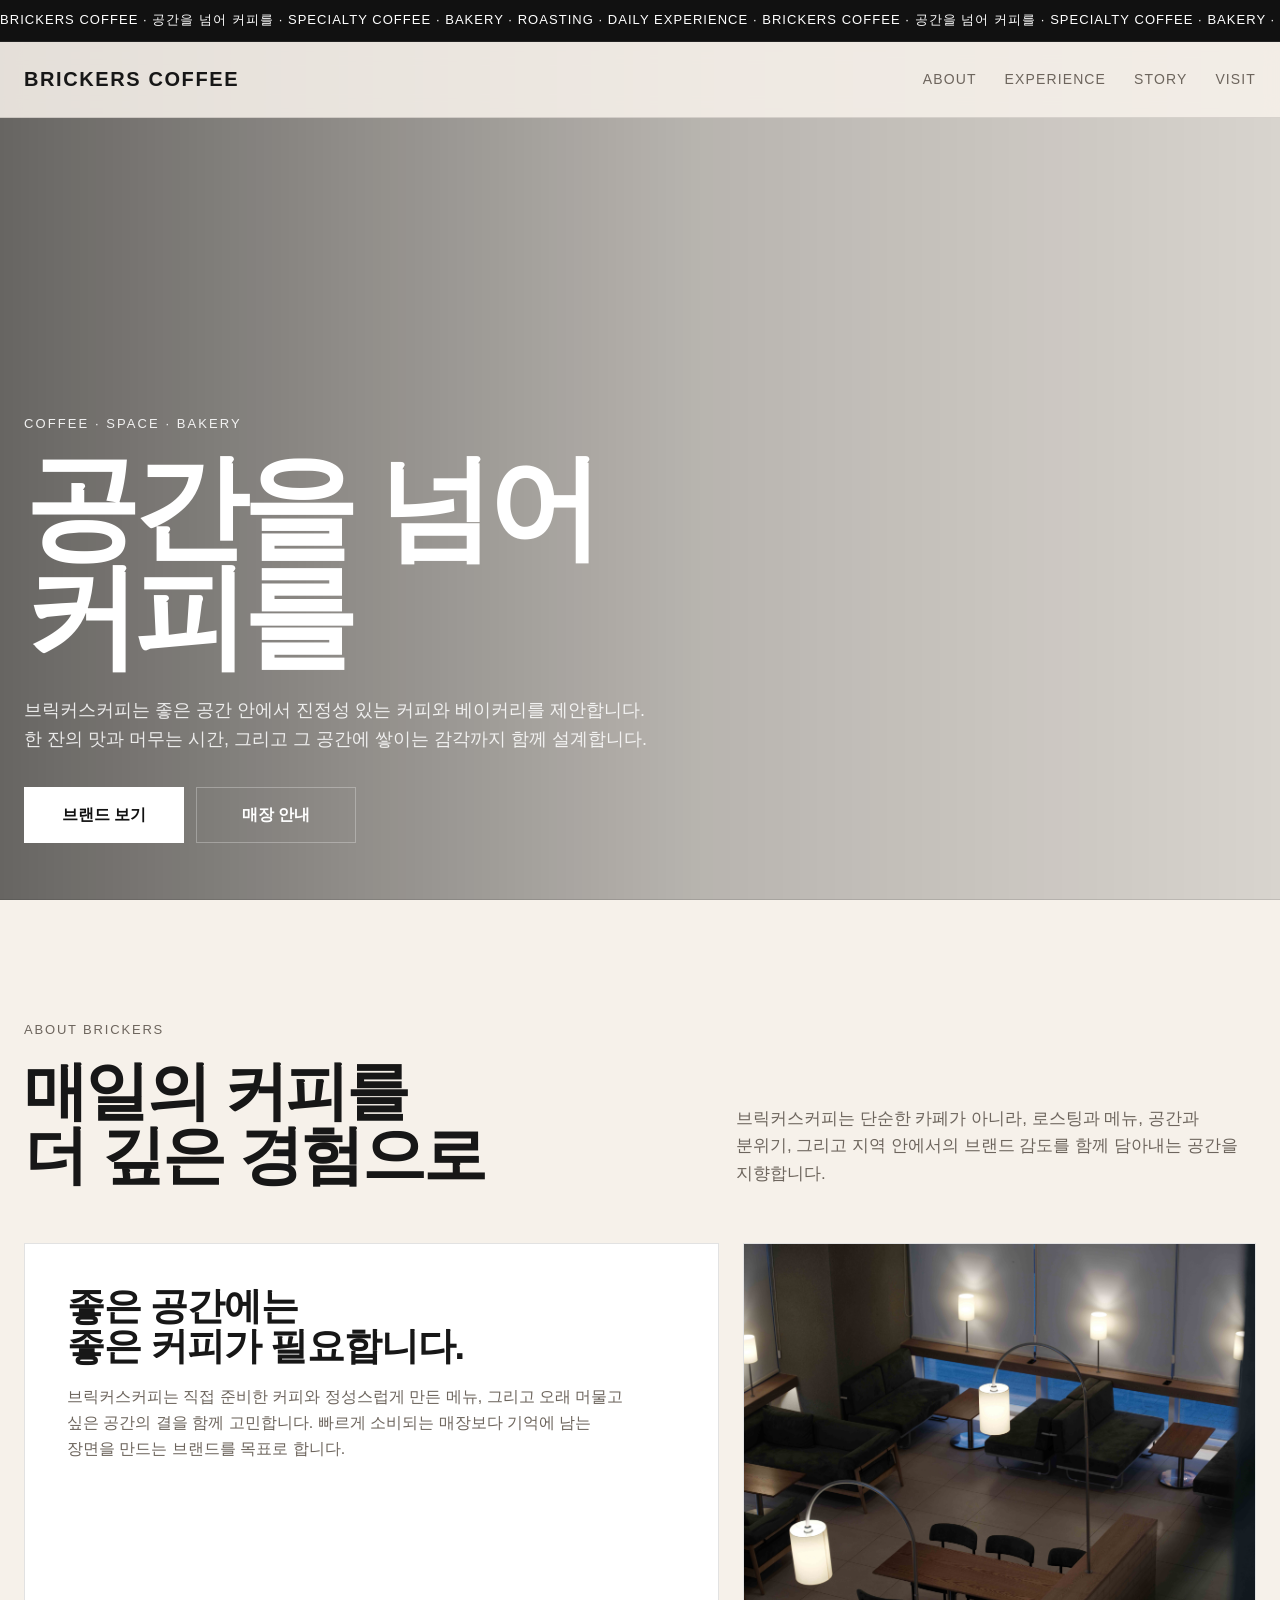
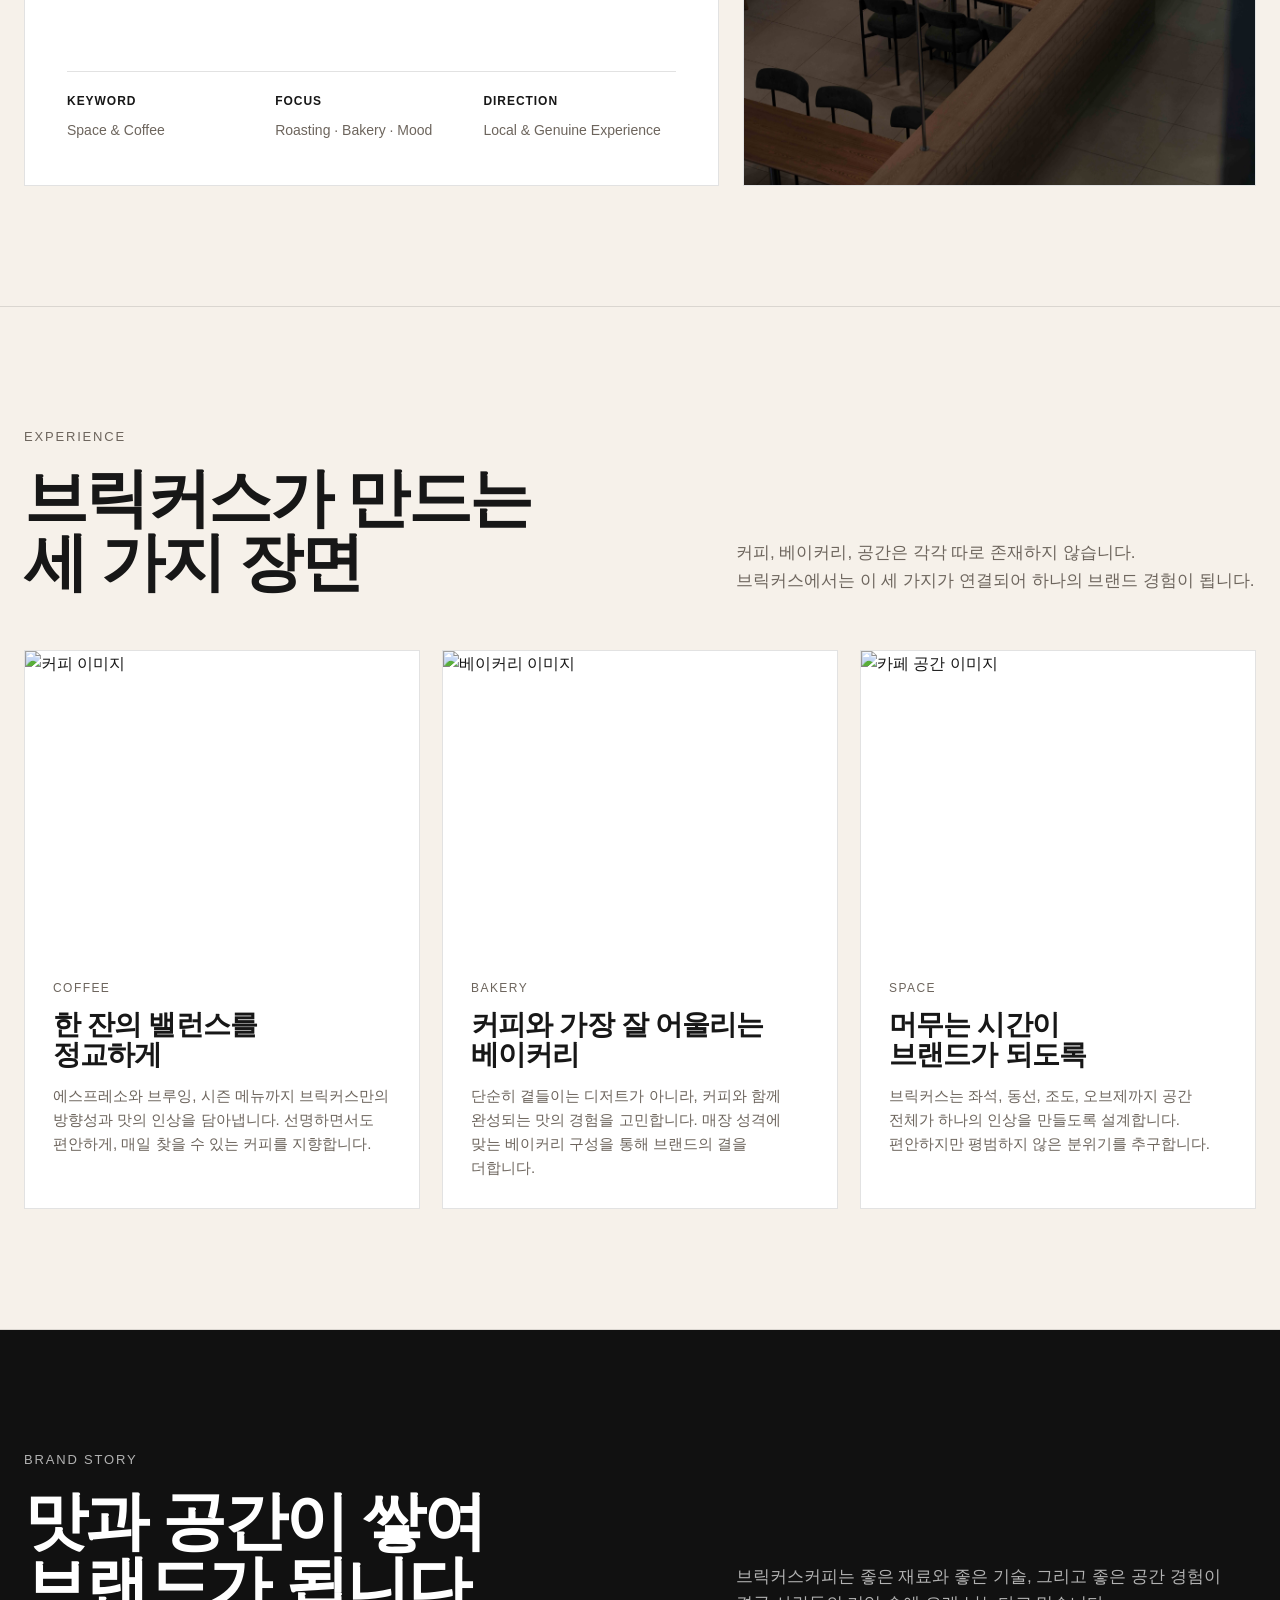
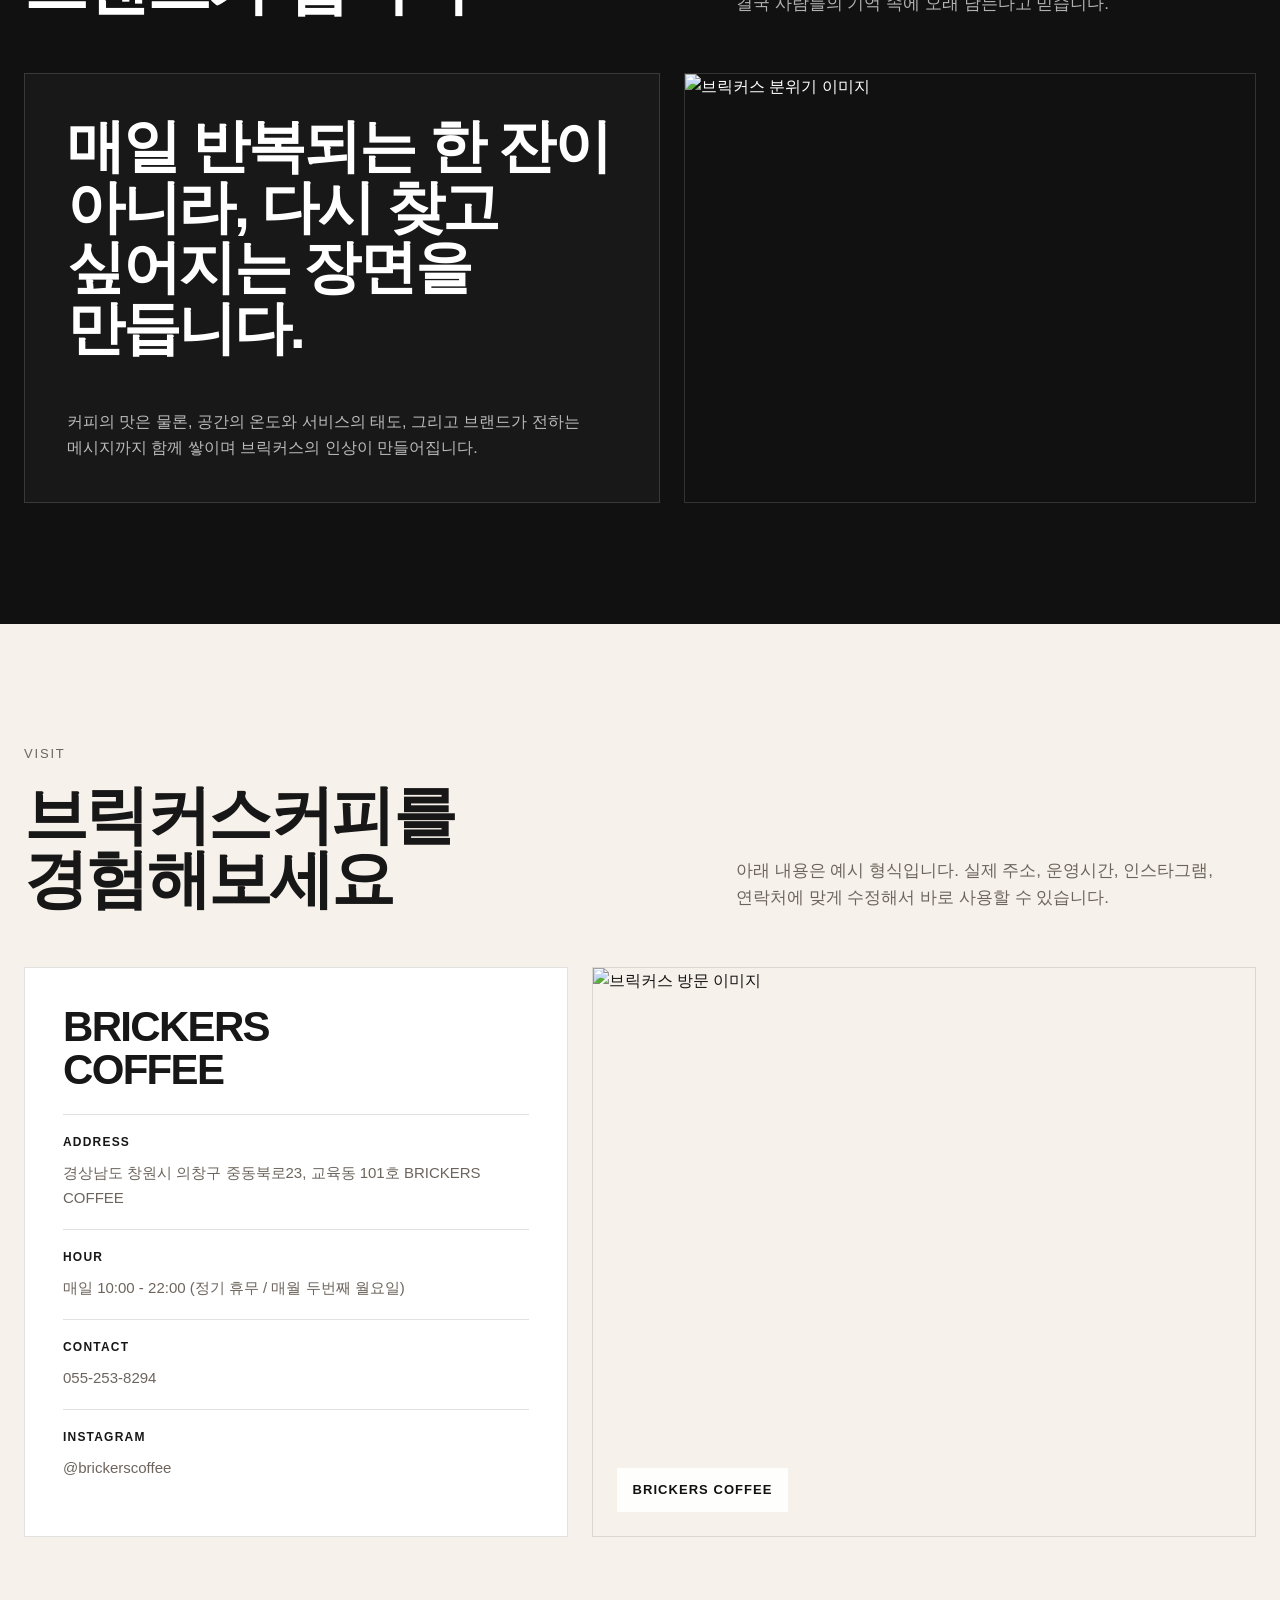
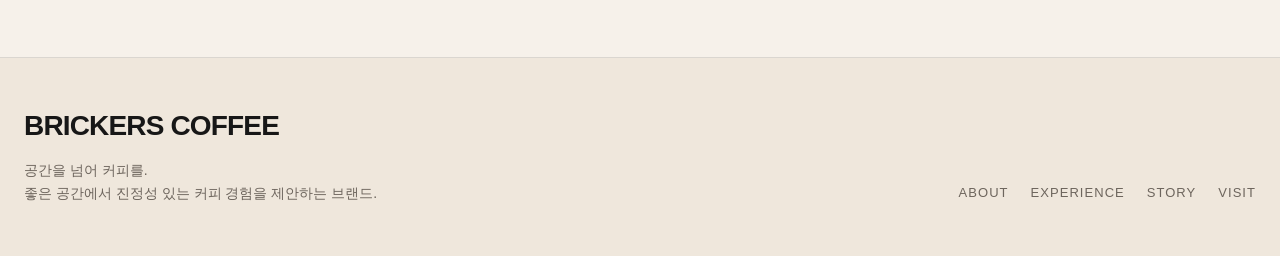
==== index.html @ 6841c6c0 "Organize folder structure and move files to root" ====
<!DOCTYPE html>
<html lang="ko">
<head>
  <meta charset="UTF-8" />
  <meta name="viewport" content="width=device-width, initial-scale=1.0" />
  <title>BRICKERS COFFEE</title>
  <style>
    :root {
      --bg: #f6f1ea;
      --bg-soft: #efe7dc;
      --text: #171717;
      --muted: #6d655d;
      --line: rgba(23, 23, 23, 0.12);
      --white: #ffffff;
      --dark: #111111;
      --accent: #9b6038;
    }

    * {
      margin: 0;
      padding: 0;
      box-sizing: border-box;
    }

    html {
      scroll-behavior: smooth;
    }

    body {
      font-family: "Apple SD Gothic Neo", "Malgun Gothic", sans-serif;
      background: var(--bg);
      color: var(--text);
      line-height: 1.6;
      word-break: keep-all;
    }

    a {
      text-decoration: none;
      color: inherit;
    }

    img {
      display: block;
      width: 100%;
      height: 100%;
      object-fit: cover;
    }

    .container {
      width: min(1400px, calc(100% - 48px));
      margin: 0 auto;
    }

    /* 움직이는 상단 바 */
    .announcement {
      position: fixed;
      top: 0;
      left: 0;
      width: 100%;
      background: #111;
      color: #fff;
      overflow: hidden;
      white-space: nowrap;
      border-bottom: 1px solid rgba(255,255,255,0.08);
      z-index: 1100;
    }

    .announcement-track {
      display: inline-block;
      padding: 10px 0;
      min-width: 200%;
      animation: marquee 22s linear infinite;
      font-size: 13px;
      letter-spacing: 0.08em;
      text-transform: uppercase;
    }

    @keyframes marquee {
      0% {
        transform: translateX(0);
      }
      100% {
        transform: translateX(-50%);
      }
    }

    .header {
      position: fixed;
      top: 41px;
      left: 0;
      width: 100%;
      background: rgba(246, 241, 234, 0.88);
      backdrop-filter: blur(10px);
      border-bottom: 1px solid var(--line);
      z-index: 1000;
    }

    .header-inner {
      width: min(1400px, calc(100% - 48px));
      height: 76px;
      margin: 0 auto;
      display: flex;
      align-items: center;
      justify-content: space-between;
      gap: 24px;
    }

    .logo {
      font-size: 20px;
      font-weight: 800;
      letter-spacing: 0.08em;
    }

    .nav {
      display: flex;
      gap: 28px;
      flex-wrap: wrap;
    }

    .nav a {
      font-size: 14px;
      color: var(--muted);
      text-transform: uppercase;
      letter-spacing: 0.08em;
      transition: 0.2s;
    }

    .nav a:hover {
      color: var(--text);
    }

    .hero {
      min-height: 100vh;
      display: flex;
      align-items: flex-end;
      padding: 181px 0 56px;
      color: var(--white);
      background:
        linear-gradient(90deg, rgba(0,0,0,0.58) 0%, rgba(0,0,0,0.25) 55%, rgba(0,0,0,0.12) 100%),
        url("https://images.unsplash.com/photo-1495474472287-4d71bcdd2085?auto=format&fit=crop&w=1800&q=80") center center / cover no-repeat;
    }

    .eyebrow {
      font-size: 13px;
      text-transform: uppercase;
      letter-spacing: 0.16em;
      margin-bottom: 18px;
      opacity: 0.9;
    }

    .hero h1 {
      font-size: clamp(48px, 9vw, 116px);
      line-height: 0.95;
      letter-spacing: -0.05em;
      font-weight: 800;
      max-width: 980px;
    }

    .hero p {
      margin-top: 24px;
      max-width: 640px;
      font-size: 18px;
      color: rgba(255,255,255,0.86);
    }

    .hero-buttons {
      margin-top: 34px;
      display: flex;
      gap: 12px;
      flex-wrap: wrap;
    }

    .btn {
      display: inline-flex;
      align-items: center;
      justify-content: center;
      padding: 14px 22px;
      min-width: 160px;
      border: 1px solid rgba(255,255,255,0.28);
      color: var(--white);
      font-weight: 700;
      transition: 0.25s;
    }

    .btn:hover {
      background: var(--white);
      color: var(--dark);
    }

    .btn.fill {
      background: var(--white);
      color: var(--dark);
    }

    .btn.fill:hover {
      background: transparent;
      color: var(--white);
    }

    section {
      padding: 120px 0;
      border-bottom: 1px solid var(--line);
    }

    .section-head {
      display: grid;
      grid-template-columns: 1.05fr 0.95fr;
      gap: 40px;
      align-items: end;
      margin-bottom: 56px;
    }

    .section-label {
      font-size: 13px;
      color: var(--muted);
      text-transform: uppercase;
      letter-spacing: 0.14em;
      margin-bottom: 18px;
    }

    .section-title {
      font-size: clamp(34px, 5vw, 72px);
      line-height: 1;
      letter-spacing: -0.04em;
      font-weight: 800;
    }

    .section-desc {
      font-size: 17px;
      color: var(--muted);
      max-width: 520px;
      justify-self: end;
    }

    .about-grid {
      display: grid;
      grid-template-columns: 1.15fr 0.85fr;
      gap: 24px;
    }

    .panel {
      background: var(--white);
      border: 1px solid var(--line);
      min-height: 430px;
    }

    .panel-text {
      padding: 42px;
      display: flex;
      flex-direction: column;
      justify-content: space-between;
    }

    .panel-text h3 {
      font-size: 38px;
      line-height: 1.06;
      letter-spacing: -0.03em;
      margin-bottom: 18px;
    }

    .panel-text p {
      color: var(--muted);
      font-size: 16px;
      max-width: 560px;
    }

    .stats {
      margin-top: 34px;
      padding-top: 20px;
      border-top: 1px solid var(--line);
      display: grid;
      grid-template-columns: repeat(3, 1fr);
      gap: 16px;
    }

    .stats div strong {
      display: block;
      font-size: 12px;
      text-transform: uppercase;
      letter-spacing: 0.08em;
      margin-bottom: 6px;
      color: var(--text);
    }

    .stats div span {
      font-size: 14px;
      color: var(--muted);
    }

    .cards {
      display: grid;
      grid-template-columns: repeat(3, 1fr);
      gap: 22px;
    }

    .card {
      background: var(--white);
      border: 1px solid var(--line);
      min-height: 520px;
      display: flex;
      flex-direction: column;
    }

    .card-image {
      height: 300px;
      overflow: hidden;
    }

    .card-body {
      padding: 28px;
    }

    .card-label {
      font-size: 12px;
      text-transform: uppercase;
      letter-spacing: 0.12em;
      color: var(--muted);
      margin-bottom: 12px;
    }

    .card h3 {
      font-size: 28px;
      line-height: 1.08;
      letter-spacing: -0.03em;
      margin-bottom: 14px;
    }

    .card p {
      font-size: 15px;
      color: var(--muted);
    }

    .dark-section {
      background: var(--dark);
      color: var(--white);
    }

    .dark-section .section-label,
    .dark-section .section-desc {
      color: rgba(255,255,255,0.68);
    }

    .story-grid {
      display: grid;
      grid-template-columns: 1fr 0.9fr;
      gap: 24px;
    }

    .story-box {
      min-height: 430px;
      border: 1px solid rgba(255,255,255,0.14);
      padding: 42px;
      display: flex;
      flex-direction: column;
      justify-content: space-between;
      background: rgba(255,255,255,0.03);
    }

    .story-box h3 {
      font-size: clamp(34px, 4.5vw, 64px);
      line-height: 1.05;
      letter-spacing: -0.04em;
      max-width: 720px;
    }

    .story-box p {
      color: rgba(255,255,255,0.7);
      max-width: 520px;
    }

    .story-image {
      min-height: 430px;
      border: 1px solid rgba(255,255,255,0.14);
      overflow: hidden;
    }

    .visit-grid {
      display: grid;
      grid-template-columns: 0.9fr 1.1fr;
      gap: 24px;
    }

    .visit-card {
      background: var(--white);
      border: 1px solid var(--line);
      padding: 38px;
      min-height: 420px;
    }

    .visit-card h3 {
      font-size: 42px;
      line-height: 1.02;
      letter-spacing: -0.04em;
      margin-bottom: 22px;
    }

    .visit-item {
      border-top: 1px solid var(--line);
      padding: 18px 0;
    }

    .visit-item strong {
      display: block;
      font-size: 12px;
      text-transform: uppercase;
      letter-spacing: 0.1em;
      margin-bottom: 8px;
    }

    .visit-item span {
      font-size: 15px;
      color: var(--muted);
    }

    .visit-image {
      min-height: 420px;
      overflow: hidden;
      border: 1px solid var(--line);
      position: relative;
    }

    .visit-image::after {
      content: "BRICKERS COFFEE";
      position: absolute;
      left: 24px;
      bottom: 24px;
      background: rgba(255,255,255,0.92);
      color: var(--dark);
      padding: 12px 16px;
      font-size: 13px;
      font-weight: 800;
      letter-spacing: 0.08em;
    }

    .footer {
      background: var(--bg-soft);
      padding: 46px 0 52px;
    }

    .footer-inner {
      display: grid;
      grid-template-columns: 1fr auto;
      gap: 24px;
      align-items: end;
    }

    .footer-logo {
      font-size: 28px;
      font-weight: 800;
      letter-spacing: -0.03em;
      margin-bottom: 10px;
    }

    .footer p {
      font-size: 14px;
      color: var(--muted);
    }

    .footer-menu {
      display: flex;
      flex-wrap: wrap;
      gap: 16px 22px;
      font-size: 13px;
      color: var(--muted);
      text-transform: uppercase;
      letter-spacing: 0.08em;
    }

    @media (max-width: 1080px) {
      .section-head,
      .about-grid,
      .story-grid,
      .visit-grid,
      .cards {
        grid-template-columns: 1fr;
      }

      .section-desc {
        justify-self: start;
      }
    }

    @media (max-width: 720px) {
      .header-inner {
        height: auto;
        padding: 18px 0;
        flex-direction: column;
        align-items: flex-start;
      }

      .container {
        width: min(100% - 28px, 1400px);
      }

      .hero {
        padding: 201px 0 44px;
      }

      .hero p {
        font-size: 16px;
      }

      section {
        padding: 86px 0;
      }

      .panel-text,
      .story-box,
      .visit-card {
        padding: 28px;
      }

      .stats {
        grid-template-columns: 1fr;
      }

      .footer-inner {
        grid-template-columns: 1fr;
      }
    }
  </style>
</head>
<body>

  <div class="announcement">
    <div class="announcement-track">
      BRICKERS COFFEE · 공간을 넘어 커피를 · SPECIALTY COFFEE · BAKERY · ROASTING · DAILY EXPERIENCE ·
      BRICKERS COFFEE · 공간을 넘어 커피를 · SPECIALTY COFFEE · BAKERY · ROASTING · DAILY EXPERIENCE ·
      BRICKERS COFFEE · 공간을 넘어 커피를 · SPECIALTY COFFEE · BAKERY · ROASTING · DAILY EXPERIENCE ·
    </div>
  </div>

  <header class="header">
    <div class="header-inner">
      <a href="#home" class="logo">BRICKERS COFFEE</a>
      <nav class="nav">
        <a href="#about">About</a>
        <a href="#experience">Experience</a>
        <a href="#story">Story</a>
        <a href="#visit">Visit</a>
      </nav>
    </div>
  </header>

  <main id="home">
    <section class="hero">
      <div class="container">
        <div class="eyebrow">Coffee · Space · Bakery</div>
        <h1>공간을 넘어<br>커피를</h1>
        <p>
          브릭커스커피는 좋은 공간 안에서 진정성 있는 커피와 베이커리를 제안합니다.
          한 잔의 맛과 머무는 시간, 그리고 그 공간에 쌓이는 감각까지 함께 설계합니다.
        </p>
        <div class="hero-buttons">
          <a href="#about" class="btn fill">브랜드 보기</a>
          <a href="#visit" class="btn">매장 안내</a>
        </div>
      </div>
    </section>

    <section id="about">
      <div class="container">
        <div class="section-head">
          <div>
            <div class="section-label">About Brickers</div>
            <h2 class="section-title">매일의 커피를<br>더 깊은 경험으로</h2>
          </div>
          <p class="section-desc">
            브릭커스커피는 단순한 카페가 아니라, 로스팅과 메뉴, 공간과 분위기,
            그리고 지역 안에서의 브랜드 감도를 함께 담아내는 공간을 지향합니다.
          </p>
        </div>

        <div class="about-grid">
          <article class="panel panel-text">
            <div>
              <h3>좋은 공간에는<br>좋은 커피가 필요합니다.</h3>
              <p>
                브릭커스커피는 직접 준비한 커피와 정성스럽게 만든 메뉴,
                그리고 오래 머물고 싶은 공간의 결을 함께 고민합니다.
                빠르게 소비되는 매장보다 기억에 남는 장면을 만드는 브랜드를 목표로 합니다.
              </p>
            </div>

            <div class="stats">
              <div>
                <strong>Keyword</strong>
                <span>Space & Coffee</span>
              </div>
              <div>
                <strong>Focus</strong>
                <span>Roasting · Bakery · Mood</span>
              </div>
              <div>
                <strong>Direction</strong>
                <span>Local & Genuine Experience</span>
              </div>
            </div>
          </article>

          <div class="panel">
            <img src="hall.jpg" alt="브릭커스 커피 공간 이미지">
          </div>
        </div>
      </div>
    </section>

    <section id="experience">
      <div class="container">
        <div class="section-head">
          <div>
            <div class="section-label">Experience</div>
            <h2 class="section-title">브릭커스가 만드는<br>세 가지 장면</h2>
          </div>
          <p class="section-desc">
            커피, 베이커리, 공간은 각각 따로 존재하지 않습니다.
            브릭커스에서는 이 세 가지가 연결되어 하나의 브랜드 경험이 됩니다.
          </p>
        </div>

        <div class="cards">
          <article class="card">
            <div class="card-image">
              <img src="https://images.unsplash.com/photo-1509042239860-f550ce710b93?auto=format&fit=crop&w=1200&q=80" alt="커피 이미지">
            </div>
            <div class="card-body">
              <div class="card-label">Coffee</div>
              <h3>한 잔의 밸런스를<br>정교하게</h3>
              <p>
                에스프레소와 브루잉, 시즌 메뉴까지 브릭커스만의 방향성과 맛의 인상을 담아냅니다.
                선명하면서도 편안하게, 매일 찾을 수 있는 커피를 지향합니다.
              </p>
            </div>
          </article>

          <article class="card">
            <div class="card-image">
              <img src="https://images.unsplash.com/photo-1509440159596-0249088772ff?auto=format&fit=crop&w=1200&q=80" alt="베이커리 이미지">
            </div>
            <div class="card-body">
              <div class="card-label">Bakery</div>
              <h3>커피와 가장 잘 어울리는<br>베이커리</h3>
              <p>
                단순히 곁들이는 디저트가 아니라,
                커피와 함께 완성되는 맛의 경험을 고민합니다.
                매장 성격에 맞는 베이커리 구성을 통해 브랜드의 결을 더합니다.
              </p>
            </div>
          </article>

          <article class="card">
            <div class="card-image">
              <img src="https://images.unsplash.com/photo-1554118811-1e0d58224f24?auto=format&fit=crop&w=1200&q=80" alt="카페 공간 이미지">
            </div>
            <div class="card-body">
              <div class="card-label">Space</div>
              <h3>머무는 시간이<br>브랜드가 되도록</h3>
              <p>
                브릭커스는 좌석, 동선, 조도, 오브제까지
                공간 전체가 하나의 인상을 만들도록 설계합니다.
                편안하지만 평범하지 않은 분위기를 추구합니다.
              </p>
            </div>
          </article>
        </div>
      </div>
    </section>

    <section id="story" class="dark-section">
      <div class="container">
        <div class="section-head">
          <div>
            <div class="section-label">Brand Story</div>
            <h2 class="section-title">맛과 공간이 쌓여<br>브랜드가 됩니다</h2>
          </div>
          <p class="section-desc">
            브릭커스커피는 좋은 재료와 좋은 기술, 그리고 좋은 공간 경험이
            결국 사람들의 기억 속에 오래 남는다고 믿습니다.
          </p>
        </div>

        <div class="story-grid">
          <article class="story-box">
            <h3>매일 반복되는 한 잔이 아니라, 다시 찾고 싶어지는 장면을 만듭니다.</h3>
            <p>
              커피의 맛은 물론, 공간의 온도와 서비스의 태도,
              그리고 브랜드가 전하는 메시지까지 함께 쌓이며 브릭커스의 인상이 만들어집니다.
            </p>
          </article>

          <div class="story-image">
            <img src="https://images.unsplash.com/photo-1511920170033-f8396924c348?auto=format&fit=crop&w=1200&q=80" alt="브릭커스 분위기 이미지">
          </div>
        </div>
      </div>
    </section>

    <section id="visit">
      <div class="container">
        <div class="section-head">
          <div>
            <div class="section-label">Visit</div>
            <h2 class="section-title">브릭커스커피를<br>경험해보세요</h2>
          </div>
          <p class="section-desc">
            아래 내용은 예시 형식입니다.
            실제 주소, 운영시간, 인스타그램, 연락처에 맞게 수정해서 바로 사용할 수 있습니다.
          </p>
        </div>

        <div class="visit-grid">
          <article class="visit-card">
            <h3>BRICKERS<br>COFFEE</h3>

            <div class="visit-item">
              <strong>Address</strong>
              <span>경상남도 창원시 의창구 중동북로23, 교육동 101호 BRICKERS COFFEE</span>
            </div>

            <div class="visit-item">
              <strong>Hour</strong>
              <span> 매일 10:00 - 22:00 (정기 휴무 / 매월 두번째 월요일)</span>
            </div>

            <div class="visit-item">
              <strong>Contact</strong>
              <span>055-253-8294</span>
            </div>

            <div class="visit-item">
              <strong>Instagram</strong>
              <span>@brickerscoffee</span>
            </div>
          </article>

          <div class="visit-image">
            <img src="https://images.unsplash.com/photo-1501339847302-ac426a4a7cbb?auto=format&fit=crop&w=1400&q=80" alt="브릭커스 방문 이미지">
          </div>
        </div>
      </div>
    </section>
  </main>

  <footer class="footer">
    <div class="container footer-inner">
      <div>
        <div class="footer-logo">BRICKERS COFFEE</div>
        <p>
          공간을 넘어 커피를.<br>
          좋은 공간에서 진정성 있는 커피 경험을 제안하는 브랜드.
        </p>
      </div>

      <div class="footer-menu">
        <a href="#about">About</a>
        <a href="#experience">Experience</a>
        <a href="#story">Story</a>
        <a href="#visit">Visit</a>
      </div>
    </div>
  </footer>

</body>
</html>
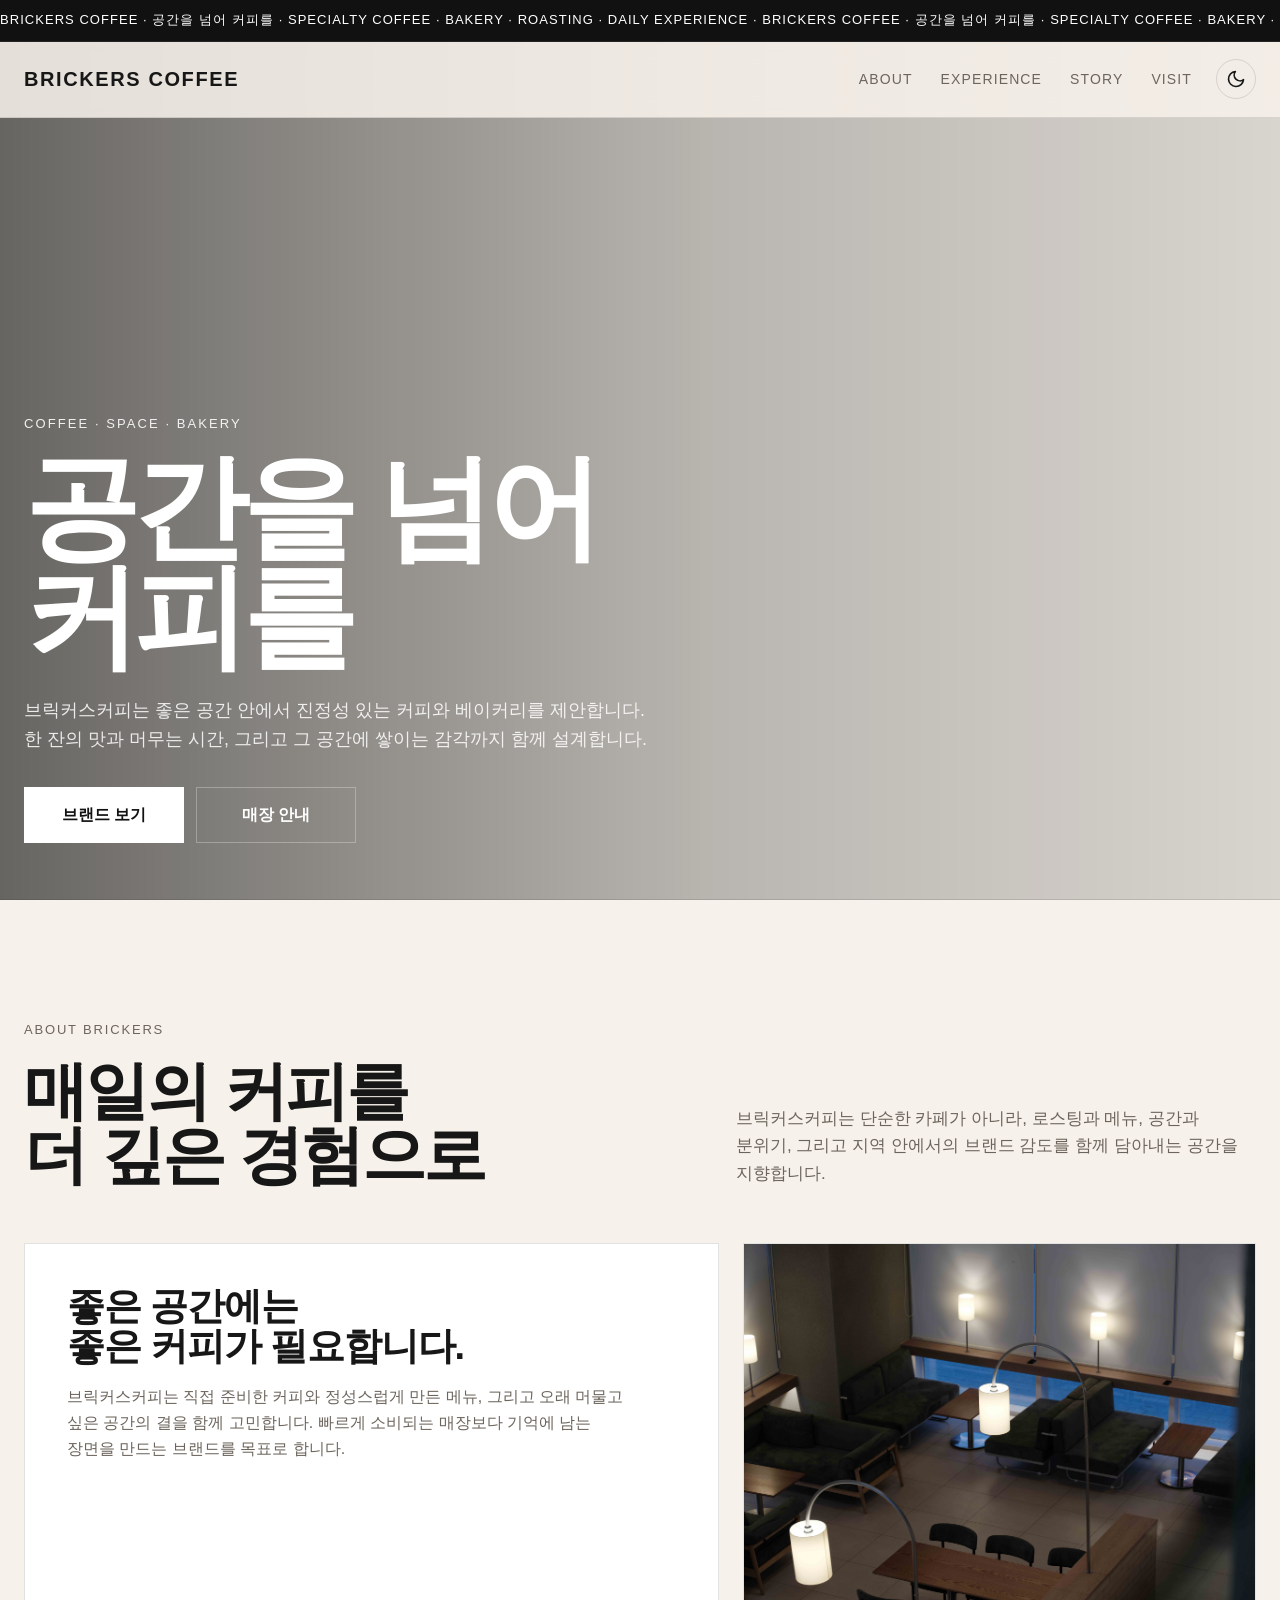
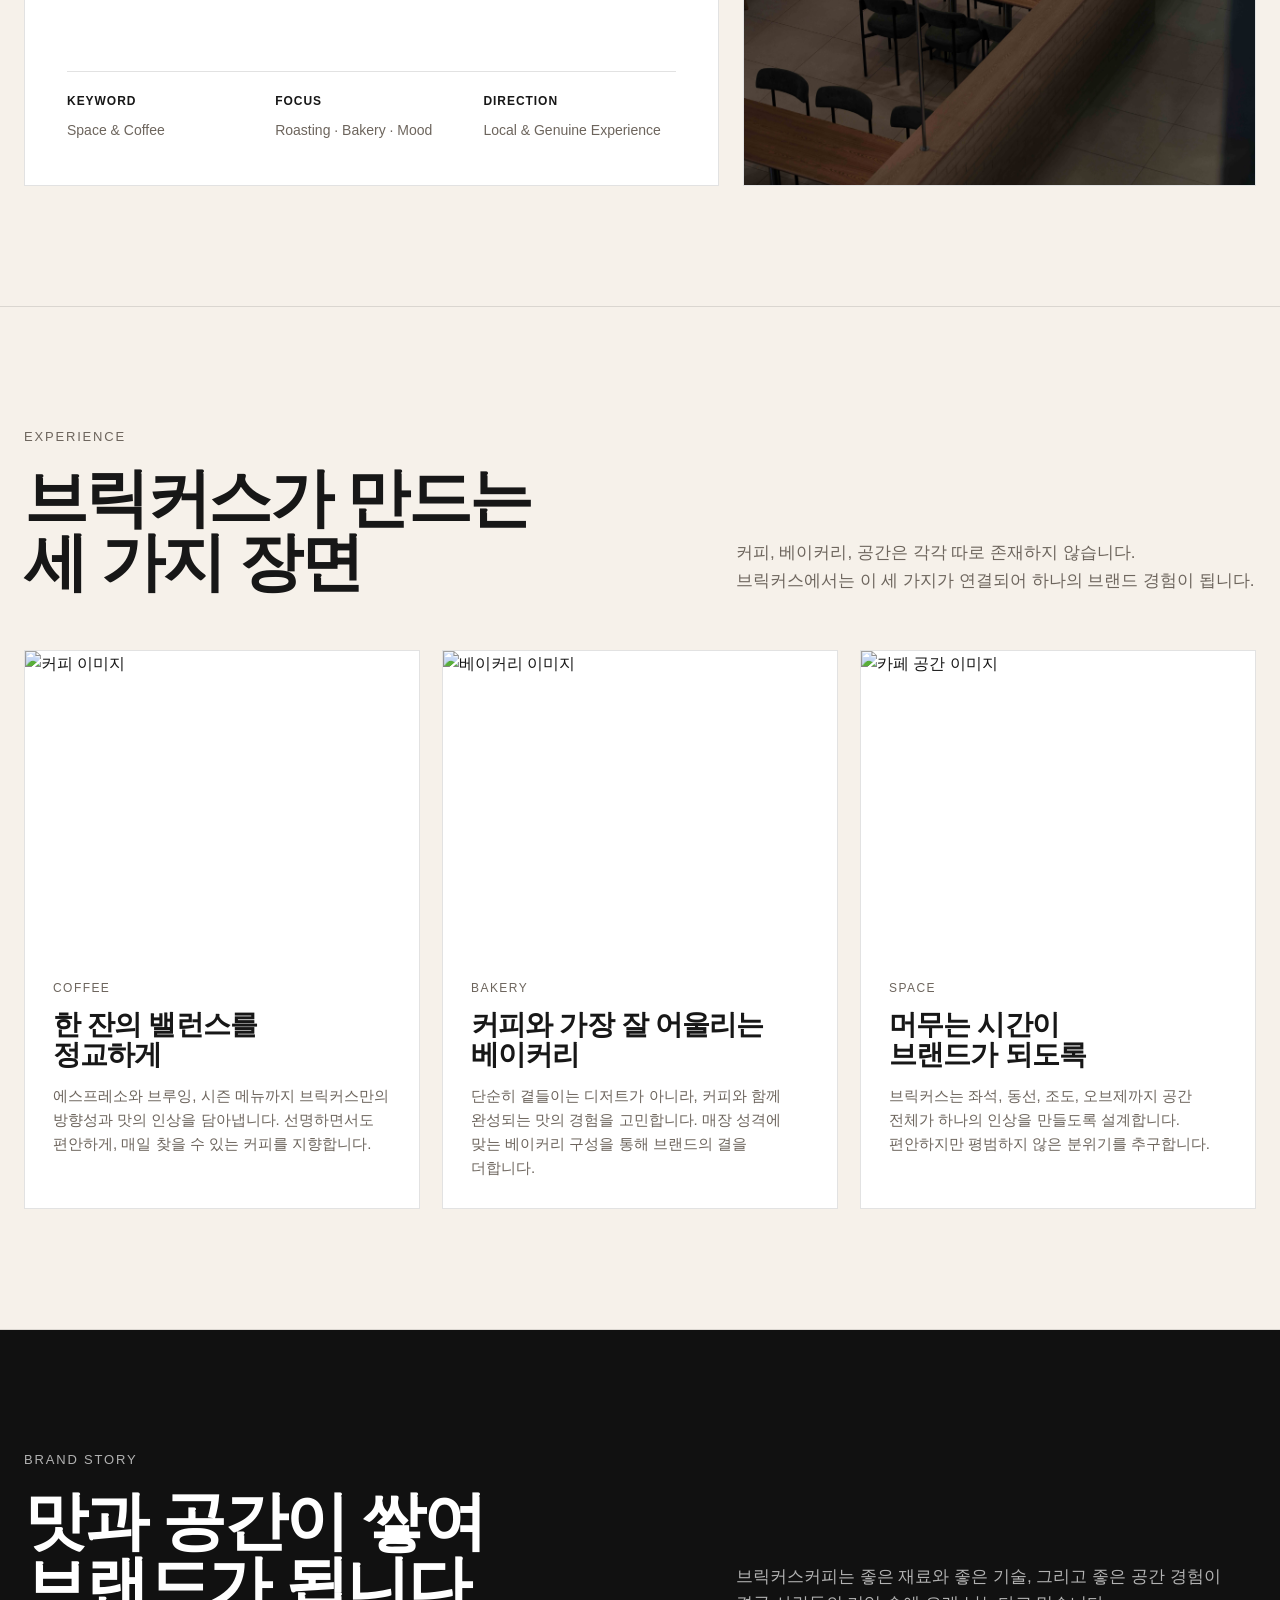
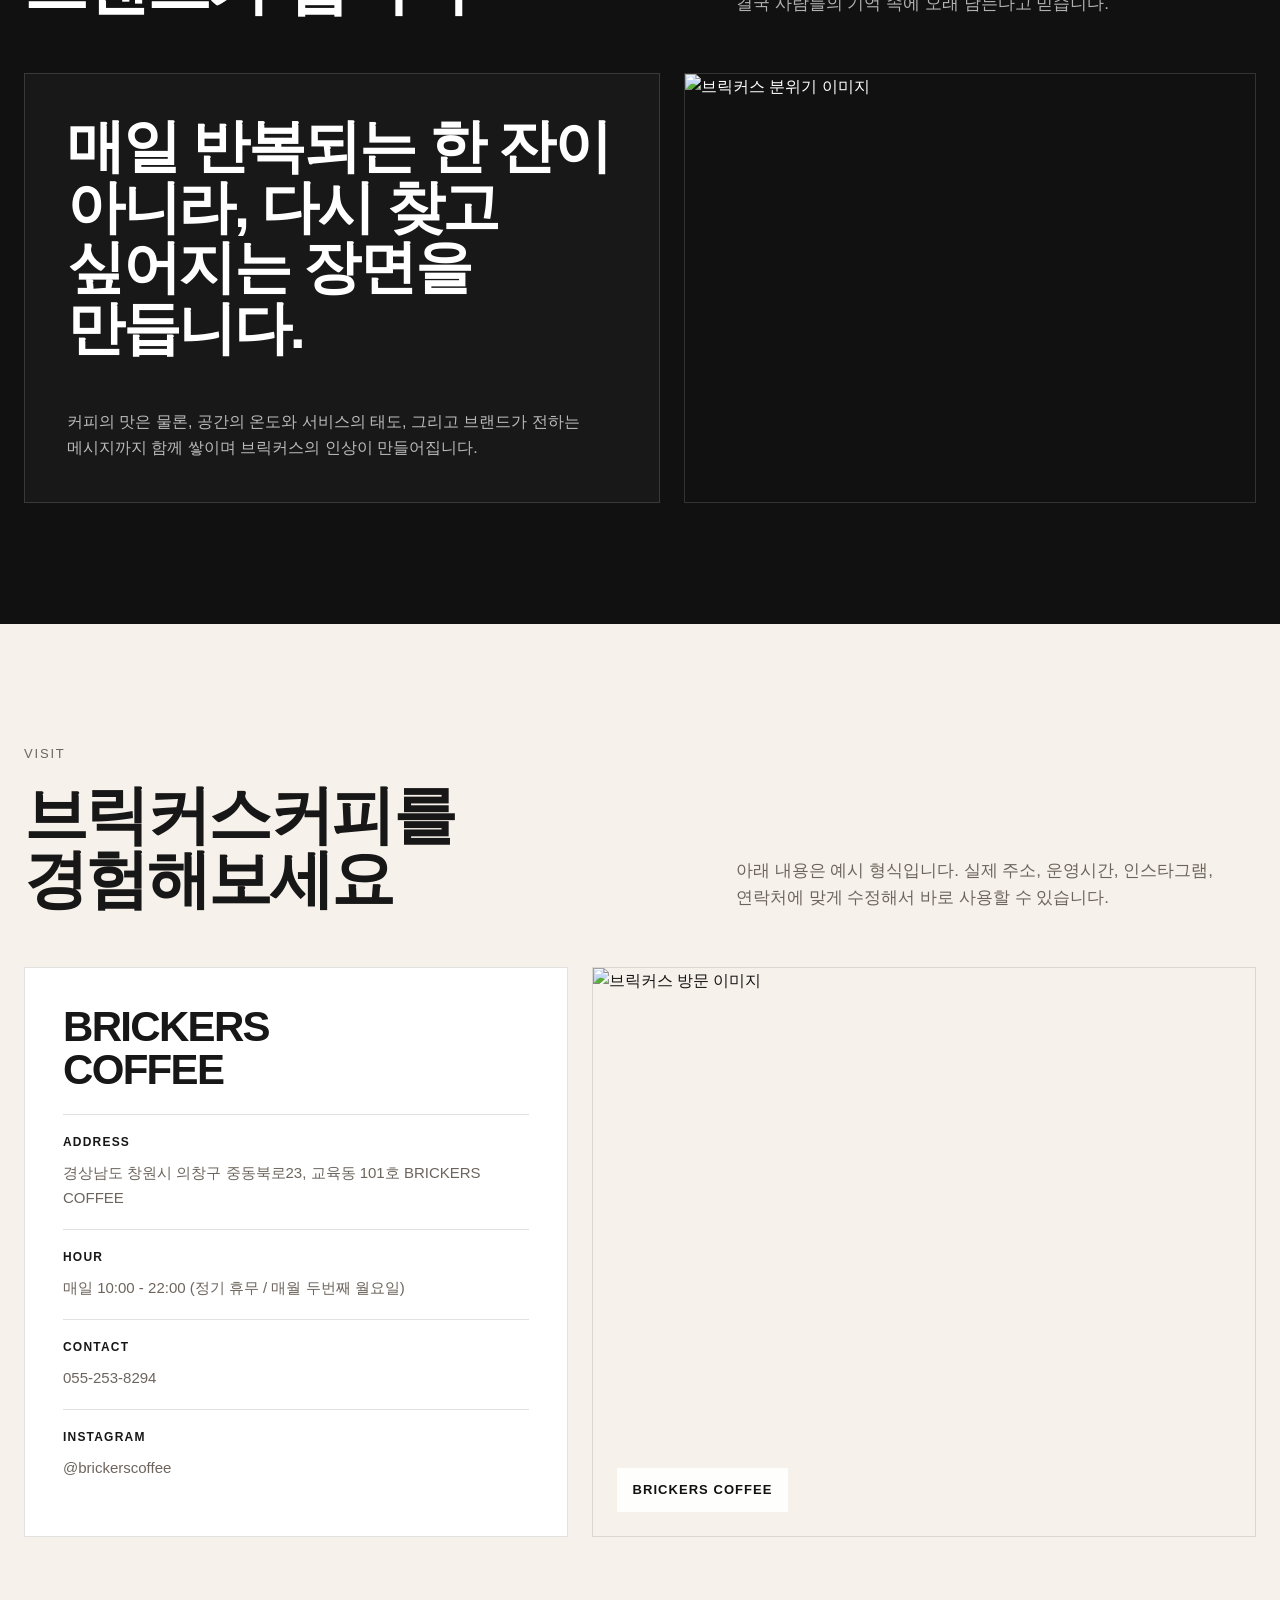
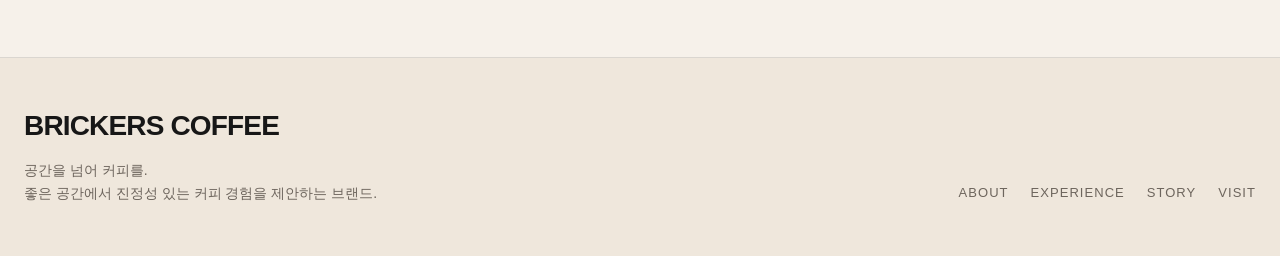
==== commit e0060fce: "feat: add dark/light mode theme toggle" ====
--- a/index.html
+++ b/index.html
@@ -4,521 +4,8 @@
   <meta charset="UTF-8" />
   <meta name="viewport" content="width=device-width, initial-scale=1.0" />
   <title>BRICKERS COFFEE</title>
-  <style>
-    :root {
-      --bg: #f6f1ea;
-      --bg-soft: #efe7dc;
-      --text: #171717;
-      --muted: #6d655d;
-      --line: rgba(23, 23, 23, 0.12);
-      --white: #ffffff;
-      --dark: #111111;
-      --accent: #9b6038;
-    }
-
-    * {
-      margin: 0;
-      padding: 0;
-      box-sizing: border-box;
-    }
-
-    html {
-      scroll-behavior: smooth;
-    }
-
-    body {
-      font-family: "Apple SD Gothic Neo", "Malgun Gothic", sans-serif;
-      background: var(--bg);
-      color: var(--text);
-      line-height: 1.6;
-      word-break: keep-all;
-    }
-
-    a {
-      text-decoration: none;
-      color: inherit;
-    }
-
-    img {
-      display: block;
-      width: 100%;
-      height: 100%;
-      object-fit: cover;
-    }
-
-    .container {
-      width: min(1400px, calc(100% - 48px));
-      margin: 0 auto;
-    }
-
-    /* 움직이는 상단 바 */
-    .announcement {
-      position: fixed;
-      top: 0;
-      left: 0;
-      width: 100%;
-      background: #111;
-      color: #fff;
-      overflow: hidden;
-      white-space: nowrap;
-      border-bottom: 1px solid rgba(255,255,255,0.08);
-      z-index: 1100;
-    }
-
-    .announcement-track {
-      display: inline-block;
-      padding: 10px 0;
-      min-width: 200%;
-      animation: marquee 22s linear infinite;
-      font-size: 13px;
-      letter-spacing: 0.08em;
-      text-transform: uppercase;
-    }
-
-    @keyframes marquee {
-      0% {
-        transform: translateX(0);
-      }
-      100% {
-        transform: translateX(-50%);
-      }
-    }
-
-    .header {
-      position: fixed;
-      top: 41px;
-      left: 0;
-      width: 100%;
-      background: rgba(246, 241, 234, 0.88);
-      backdrop-filter: blur(10px);
-      border-bottom: 1px solid var(--line);
-      z-index: 1000;
-    }
-
-    .header-inner {
-      width: min(1400px, calc(100% - 48px));
-      height: 76px;
-      margin: 0 auto;
-      display: flex;
-      align-items: center;
-      justify-content: space-between;
-      gap: 24px;
-    }
-
-    .logo {
-      font-size: 20px;
-      font-weight: 800;
-      letter-spacing: 0.08em;
-    }
-
-    .nav {
-      display: flex;
-      gap: 28px;
-      flex-wrap: wrap;
-    }
-
-    .nav a {
-      font-size: 14px;
-      color: var(--muted);
-      text-transform: uppercase;
-      letter-spacing: 0.08em;
-      transition: 0.2s;
-    }
-
-    .nav a:hover {
-      color: var(--text);
-    }
-
-    .hero {
-      min-height: 100vh;
-      display: flex;
-      align-items: flex-end;
-      padding: 181px 0 56px;
-      color: var(--white);
-      background:
-        linear-gradient(90deg, rgba(0,0,0,0.58) 0%, rgba(0,0,0,0.25) 55%, rgba(0,0,0,0.12) 100%),
-        url("https://images.unsplash.com/photo-1495474472287-4d71bcdd2085?auto=format&fit=crop&w=1800&q=80") center center / cover no-repeat;
-    }
-
-    .eyebrow {
-      font-size: 13px;
-      text-transform: uppercase;
-      letter-spacing: 0.16em;
-      margin-bottom: 18px;
-      opacity: 0.9;
-    }
-
-    .hero h1 {
-      font-size: clamp(48px, 9vw, 116px);
-      line-height: 0.95;
-      letter-spacing: -0.05em;
-      font-weight: 800;
-      max-width: 980px;
-    }
-
-    .hero p {
-      margin-top: 24px;
-      max-width: 640px;
-      font-size: 18px;
-      color: rgba(255,255,255,0.86);
-    }
-
-    .hero-buttons {
-      margin-top: 34px;
-      display: flex;
-      gap: 12px;
-      flex-wrap: wrap;
-    }
-
-    .btn {
-      display: inline-flex;
-      align-items: center;
-      justify-content: center;
-      padding: 14px 22px;
-      min-width: 160px;
-      border: 1px solid rgba(255,255,255,0.28);
-      color: var(--white);
-      font-weight: 700;
-      transition: 0.25s;
-    }
-
-    .btn:hover {
-      background: var(--white);
-      color: var(--dark);
-    }
-
-    .btn.fill {
-      background: var(--white);
-      color: var(--dark);
-    }
-
-    .btn.fill:hover {
-      background: transparent;
-      color: var(--white);
-    }
-
-    section {
-      padding: 120px 0;
-      border-bottom: 1px solid var(--line);
-    }
-
-    .section-head {
-      display: grid;
-      grid-template-columns: 1.05fr 0.95fr;
-      gap: 40px;
-      align-items: end;
-      margin-bottom: 56px;
-    }
-
-    .section-label {
-      font-size: 13px;
-      color: var(--muted);
-      text-transform: uppercase;
-      letter-spacing: 0.14em;
-      margin-bottom: 18px;
-    }
-
-    .section-title {
-      font-size: clamp(34px, 5vw, 72px);
-      line-height: 1;
-      letter-spacing: -0.04em;
-      font-weight: 800;
-    }
-
-    .section-desc {
-      font-size: 17px;
-      color: var(--muted);
-      max-width: 520px;
-      justify-self: end;
-    }
-
-    .about-grid {
-      display: grid;
-      grid-template-columns: 1.15fr 0.85fr;
-      gap: 24px;
-    }
-
-    .panel {
-      background: var(--white);
-      border: 1px solid var(--line);
-      min-height: 430px;
-    }
-
-    .panel-text {
-      padding: 42px;
-      display: flex;
-      flex-direction: column;
-      justify-content: space-between;
-    }
-
-    .panel-text h3 {
-      font-size: 38px;
-      line-height: 1.06;
-      letter-spacing: -0.03em;
-      margin-bottom: 18px;
-    }
-
-    .panel-text p {
-      color: var(--muted);
-      font-size: 16px;
-      max-width: 560px;
-    }
-
-    .stats {
-      margin-top: 34px;
-      padding-top: 20px;
-      border-top: 1px solid var(--line);
-      display: grid;
-      grid-template-columns: repeat(3, 1fr);
-      gap: 16px;
-    }
-
-    .stats div strong {
-      display: block;
-      font-size: 12px;
-      text-transform: uppercase;
-      letter-spacing: 0.08em;
-      margin-bottom: 6px;
-      color: var(--text);
-    }
-
-    .stats div span {
-      font-size: 14px;
-      color: var(--muted);
-    }
-
-    .cards {
-      display: grid;
-      grid-template-columns: repeat(3, 1fr);
-      gap: 22px;
-    }
-
-    .card {
-      background: var(--white);
-      border: 1px solid var(--line);
-      min-height: 520px;
-      display: flex;
-      flex-direction: column;
-    }
-
-    .card-image {
-      height: 300px;
-      overflow: hidden;
-    }
-
-    .card-body {
-      padding: 28px;
-    }
-
-    .card-label {
-      font-size: 12px;
-      text-transform: uppercase;
-      letter-spacing: 0.12em;
-      color: var(--muted);
-      margin-bottom: 12px;
-    }
-
-    .card h3 {
-      font-size: 28px;
-      line-height: 1.08;
-      letter-spacing: -0.03em;
-      margin-bottom: 14px;
-    }
-
-    .card p {
-      font-size: 15px;
-      color: var(--muted);
-    }
-
-    .dark-section {
-      background: var(--dark);
-      color: var(--white);
-    }
-
-    .dark-section .section-label,
-    .dark-section .section-desc {
-      color: rgba(255,255,255,0.68);
-    }
-
-    .story-grid {
-      display: grid;
-      grid-template-columns: 1fr 0.9fr;
-      gap: 24px;
-    }
-
-    .story-box {
-      min-height: 430px;
-      border: 1px solid rgba(255,255,255,0.14);
-      padding: 42px;
-      display: flex;
-      flex-direction: column;
-      justify-content: space-between;
-      background: rgba(255,255,255,0.03);
-    }
-
-    .story-box h3 {
-      font-size: clamp(34px, 4.5vw, 64px);
-      line-height: 1.05;
-      letter-spacing: -0.04em;
-      max-width: 720px;
-    }
-
-    .story-box p {
-      color: rgba(255,255,255,0.7);
-      max-width: 520px;
-    }
-
-    .story-image {
-      min-height: 430px;
-      border: 1px solid rgba(255,255,255,0.14);
-      overflow: hidden;
-    }
-
-    .visit-grid {
-      display: grid;
-      grid-template-columns: 0.9fr 1.1fr;
-      gap: 24px;
-    }
-
-    .visit-card {
-      background: var(--white);
-      border: 1px solid var(--line);
-      padding: 38px;
-      min-height: 420px;
-    }
-
-    .visit-card h3 {
-      font-size: 42px;
-      line-height: 1.02;
-      letter-spacing: -0.04em;
-      margin-bottom: 22px;
-    }
-
-    .visit-item {
-      border-top: 1px solid var(--line);
-      padding: 18px 0;
-    }
-
-    .visit-item strong {
-      display: block;
-      font-size: 12px;
-      text-transform: uppercase;
-      letter-spacing: 0.1em;
-      margin-bottom: 8px;
-    }
-
-    .visit-item span {
-      font-size: 15px;
-      color: var(--muted);
-    }
-
-    .visit-image {
-      min-height: 420px;
-      overflow: hidden;
-      border: 1px solid var(--line);
-      position: relative;
-    }
-
-    .visit-image::after {
-      content: "BRICKERS COFFEE";
-      position: absolute;
-      left: 24px;
-      bottom: 24px;
-      background: rgba(255,255,255,0.92);
-      color: var(--dark);
-      padding: 12px 16px;
-      font-size: 13px;
-      font-weight: 800;
-      letter-spacing: 0.08em;
-    }
-
-    .footer {
-      background: var(--bg-soft);
-      padding: 46px 0 52px;
-    }
-
-    .footer-inner {
-      display: grid;
-      grid-template-columns: 1fr auto;
-      gap: 24px;
-      align-items: end;
-    }
-
-    .footer-logo {
-      font-size: 28px;
-      font-weight: 800;
-      letter-spacing: -0.03em;
-      margin-bottom: 10px;
-    }
-
-    .footer p {
-      font-size: 14px;
-      color: var(--muted);
-    }
-
-    .footer-menu {
-      display: flex;
-      flex-wrap: wrap;
-      gap: 16px 22px;
-      font-size: 13px;
-      color: var(--muted);
-      text-transform: uppercase;
-      letter-spacing: 0.08em;
-    }
-
-    @media (max-width: 1080px) {
-      .section-head,
-      .about-grid,
-      .story-grid,
-      .visit-grid,
-      .cards {
-        grid-template-columns: 1fr;
-      }
-
-      .section-desc {
-        justify-self: start;
-      }
-    }
-
-    @media (max-width: 720px) {
-      .header-inner {
-        height: auto;
-        padding: 18px 0;
-        flex-direction: column;
-        align-items: flex-start;
-      }
-
-      .container {
-        width: min(100% - 28px, 1400px);
-      }
-
-      .hero {
-        padding: 201px 0 44px;
-      }
-
-      .hero p {
-        font-size: 16px;
-      }
-
-      section {
-        padding: 86px 0;
-      }
-
-      .panel-text,
-      .story-box,
-      .visit-card {
-        padding: 28px;
-      }
-
-      .stats {
-        grid-template-columns: 1fr;
-      }
-
-      .footer-inner {
-        grid-template-columns: 1fr;
-      }
-    }
-  </style>
+  <link rel="stylesheet" href="style.css">
+  <script src="main.js" defer></script>
 </head>
 <body>
 
@@ -533,12 +20,18 @@
   <header class="header">
     <div class="header-inner">
       <a href="#home" class="logo">BRICKERS COFFEE</a>
-      <nav class="nav">
-        <a href="#about">About</a>
-        <a href="#experience">Experience</a>
-        <a href="#story">Story</a>
-        <a href="#visit">Visit</a>
-      </nav>
+      <div class="header-right">
+        <nav class="nav">
+          <a href="#about">About</a>
+          <a href="#experience">Experience</a>
+          <a href="#story">Story</a>
+          <a href="#visit">Visit</a>
+        </nav>
+        <button id="theme-toggle" class="theme-toggle" aria-label="테마 변경">
+          <svg class="sun-icon" xmlns="http://www.w3.org/2000/svg" width="20" height="20" viewBox="0 0 24 24" fill="none" stroke="currentColor" stroke-width="2" stroke-linecap="round" stroke-linejoin="round"><circle cx="12" cy="12" r="5"></circle><line x1="12" y1="1" x2="12" y2="3"></line><line x1="12" y1="21" x2="12" y2="23"></line><line x1="4.22" y1="4.22" x2="5.64" y2="5.64"></line><line x1="18.36" y1="18.36" x2="19.78" y2="19.78"></line><line x1="1" y1="12" x2="3" y2="12"></line><line x1="21" y1="12" x2="23" y2="12"></line><line x1="4.22" y1="19.78" x2="5.64" y2="18.36"></line><line x1="18.36" y1="5.64" x2="19.78" y2="4.22"></line></svg>
+          <svg class="moon-icon" xmlns="http://www.w3.org/2000/svg" width="20" height="20" viewBox="0 0 24 24" fill="none" stroke="currentColor" stroke-width="2" stroke-linecap="round" stroke-linejoin="round"><path d="M21 12.79A9 9 0 1 1 11.21 3 7 7 0 0 0 21 12.79z"></path></svg>
+        </button>
+      </div>
     </div>
   </header>
 
--- a/style.css
+++ b/style.css
@@ -0,0 +1,535 @@
+:root {
+  --bg: #f6f1ea;
+  --bg-soft: #efe7dc;
+  --text: #171717;
+  --muted: #6d655d;
+  --line: rgba(23, 23, 23, 0.12);
+  --white: #ffffff;
+  --dark: #111111;
+  --accent: #9b6038;
+  --header-bg: rgba(246, 241, 234, 0.88);
+  --panel-bg: #ffffff;
+}
+
+body.dark-mode {
+  --bg: #111111;
+  --bg-soft: #1a1a1a;
+  --text: #f6f1ea;
+  --muted: #a0a0a0;
+  --line: rgba(246, 241, 234, 0.12);
+  --white: #171717;
+  --dark: #f6f1ea;
+  --header-bg: rgba(17, 17, 17, 0.88);
+  --panel-bg: #1e1e1e;
+}
+
+* {
+  margin: 0;
+  padding: 0;
+  box-sizing: border-box;
+}
+
+html {
+  scroll-behavior: smooth;
+}
+
+body {
+  font-family: "Apple SD Gothic Neo", "Malgun Gothic", sans-serif;
+  background: var(--bg);
+  color: var(--text);
+  line-height: 1.6;
+  word-break: keep-all;
+  transition: background-color 0.3s, color 0.3s;
+}
+
+a {
+  text-decoration: none;
+  color: inherit;
+}
+
+img {
+  display: block;
+  width: 100%;
+  height: 100%;
+  object-fit: cover;
+}
+
+.container {
+  width: min(1400px, calc(100% - 48px));
+  margin: 0 auto;
+}
+
+/* 움직이는 상단 바 */
+.announcement {
+  position: fixed;
+  top: 0;
+  left: 0;
+  width: 100%;
+  background: #111;
+  color: #fff;
+  overflow: hidden;
+  white-space: nowrap;
+  border-bottom: 1px solid rgba(255,255,255,0.08);
+  z-index: 1100;
+}
+
+.announcement-track {
+  display: inline-block;
+  padding: 10px 0;
+  min-width: 200%;
+  animation: marquee 22s linear infinite;
+  font-size: 13px;
+  letter-spacing: 0.08em;
+  text-transform: uppercase;
+}
+
+@keyframes marquee {
+  0% { transform: translateX(0); }
+  100% { transform: translateX(-50%); }
+}
+
+.header {
+  position: fixed;
+  top: 41px;
+  left: 0;
+  width: 100%;
+  background: var(--header-bg);
+  backdrop-filter: blur(10px);
+  border-bottom: 1px solid var(--line);
+  z-index: 1000;
+  transition: background-color 0.3s;
+}
+
+.header-inner {
+  width: min(1400px, calc(100% - 48px));
+  height: 76px;
+  margin: 0 auto;
+  display: flex;
+  align-items: center;
+  justify-content: space-between;
+  gap: 24px;
+}
+
+.logo {
+  font-size: 20px;
+  font-weight: 800;
+  letter-spacing: 0.08em;
+}
+
+.header-right {
+  display: flex;
+  align-items: center;
+  gap: 24px;
+}
+
+.nav {
+  display: flex;
+  gap: 28px;
+  flex-wrap: wrap;
+}
+
+.nav a {
+  font-size: 14px;
+  color: var(--muted);
+  text-transform: uppercase;
+  letter-spacing: 0.08em;
+  transition: 0.2s;
+}
+
+.nav a:hover {
+  color: var(--text);
+}
+
+/* 테마 토글 버튼 */
+.theme-toggle {
+  background: none;
+  border: 1px solid var(--line);
+  color: var(--text);
+  width: 40px;
+  height: 40px;
+  display: flex;
+  align-items: center;
+  justify-content: center;
+  cursor: pointer;
+  border-radius: 50%;
+  transition: 0.3s;
+}
+
+.theme-toggle:hover {
+  background: var(--line);
+}
+
+.sun-icon { display: none; }
+.moon-icon { display: block; }
+
+body.dark-mode .sun-icon { display: block; }
+body.dark-mode .moon-icon { display: none; }
+
+.hero {
+  min-height: 100vh;
+  display: flex;
+  align-items: flex-end;
+  padding: 181px 0 56px;
+  color: #ffffff;
+  background:
+    linear-gradient(90deg, rgba(0,0,0,0.58) 0%, rgba(0,0,0,0.25) 55%, rgba(0,0,0,0.12) 100%),
+    url("https://images.unsplash.com/photo-1495474472287-4d71bcdd2085?auto=format&fit=crop&w=1800&q=80") center center / cover no-repeat;
+}
+
+.eyebrow {
+  font-size: 13px;
+  text-transform: uppercase;
+  letter-spacing: 0.16em;
+  margin-bottom: 18px;
+  opacity: 0.9;
+}
+
+.hero h1 {
+  font-size: clamp(48px, 9vw, 116px);
+  line-height: 0.95;
+  letter-spacing: -0.05em;
+  font-weight: 800;
+  max-width: 980px;
+}
+
+.hero p {
+  margin-top: 24px;
+  max-width: 640px;
+  font-size: 18px;
+  color: rgba(255,255,255,0.86);
+}
+
+.hero-buttons {
+  margin-top: 34px;
+  display: flex;
+  gap: 12px;
+  flex-wrap: wrap;
+}
+
+.btn {
+  display: inline-flex;
+  align-items: center;
+  justify-content: center;
+  padding: 14px 22px;
+  min-width: 160px;
+  border: 1px solid rgba(255,255,255,0.28);
+  color: #ffffff;
+  font-weight: 700;
+  transition: 0.25s;
+}
+
+.btn:hover {
+  background: #ffffff;
+  color: #111111;
+}
+
+.btn.fill {
+  background: #ffffff;
+  color: #111111;
+}
+
+.btn.fill:hover {
+  background: transparent;
+  color: #ffffff;
+}
+
+section {
+  padding: 120px 0;
+  border-bottom: 1px solid var(--line);
+}
+
+.section-head {
+  display: grid;
+  grid-template-columns: 1.05fr 0.95fr;
+  gap: 40px;
+  align-items: end;
+  margin-bottom: 56px;
+}
+
+.section-label {
+  font-size: 13px;
+  color: var(--muted);
+  text-transform: uppercase;
+  letter-spacing: 0.14em;
+  margin-bottom: 18px;
+}
+
+.section-title {
+  font-size: clamp(34px, 5vw, 72px);
+  line-height: 1;
+  letter-spacing: -0.04em;
+  font-weight: 800;
+}
+
+.section-desc {
+  font-size: 17px;
+  color: var(--muted);
+  max-width: 520px;
+  justify-self: end;
+}
+
+.about-grid {
+  display: grid;
+  grid-template-columns: 1.15fr 0.85fr;
+  gap: 24px;
+}
+
+.panel {
+  background: var(--panel-bg);
+  border: 1px solid var(--line);
+  min-height: 430px;
+  transition: background-color 0.3s;
+}
+
+.panel-text {
+  padding: 42px;
+  display: flex;
+  flex-direction: column;
+  justify-content: space-between;
+}
+
+.panel-text h3 {
+  font-size: 38px;
+  line-height: 1.06;
+  letter-spacing: -0.03em;
+  margin-bottom: 18px;
+}
+
+.panel-text p {
+  color: var(--muted);
+  font-size: 16px;
+  max-width: 560px;
+}
+
+.stats {
+  margin-top: 34px;
+  padding-top: 20px;
+  border-top: 1px solid var(--line);
+  display: grid;
+  grid-template-columns: repeat(3, 1fr);
+  gap: 16px;
+}
+
+.stats div strong {
+  display: block;
+  font-size: 12px;
+  text-transform: uppercase;
+  letter-spacing: 0.08em;
+  margin-bottom: 6px;
+  color: var(--text);
+}
+
+.stats div span {
+  font-size: 14px;
+  color: var(--muted);
+}
+
+.cards {
+  display: grid;
+  grid-template-columns: repeat(3, 1fr);
+  gap: 22px;
+}
+
+.card {
+  background: var(--panel-bg);
+  border: 1px solid var(--line);
+  min-height: 520px;
+  display: flex;
+  flex-direction: column;
+  transition: background-color 0.3s;
+}
+
+.card-image {
+  height: 300px;
+  overflow: hidden;
+}
+
+.card-body {
+  padding: 28px;
+}
+
+.card-label {
+  font-size: 12px;
+  text-transform: uppercase;
+  letter-spacing: 0.12em;
+  color: var(--muted);
+  margin-bottom: 12px;
+}
+
+.card h3 {
+  font-size: 28px;
+  line-height: 1.08;
+  letter-spacing: -0.03em;
+  margin-bottom: 14px;
+}
+
+.card p {
+  font-size: 15px;
+  color: var(--muted);
+}
+
+.dark-section {
+  background: #111111;
+  color: #ffffff;
+}
+
+.dark-section .section-label,
+.dark-section .section-desc {
+  color: rgba(255,255,255,0.68);
+}
+
+.story-grid {
+  display: grid;
+  grid-template-columns: 1fr 0.9fr;
+  gap: 24px;
+}
+
+.story-box {
+  min-height: 430px;
+  border: 1px solid rgba(255,255,255,0.14);
+  padding: 42px;
+  display: flex;
+  flex-direction: column;
+  justify-content: space-between;
+  background: rgba(255,255,255,0.03);
+}
+
+.story-box h3 {
+  font-size: clamp(34px, 4.5vw, 64px);
+  line-height: 1.05;
+  letter-spacing: -0.04em;
+  max-width: 720px;
+}
+
+.story-box p {
+  color: rgba(255,255,255,0.7);
+  max-width: 520px;
+}
+
+.story-image {
+  min-height: 430px;
+  border: 1px solid rgba(255,255,255,0.14);
+  overflow: hidden;
+}
+
+.visit-grid {
+  display: grid;
+  grid-template-columns: 0.9fr 1.1fr;
+  gap: 24px;
+}
+
+.visit-card {
+  background: var(--panel-bg);
+  border: 1px solid var(--line);
+  padding: 38px;
+  min-height: 420px;
+  transition: background-color 0.3s;
+}
+
+.visit-card h3 {
+  font-size: 42px;
+  line-height: 1.02;
+  letter-spacing: -0.04em;
+  margin-bottom: 22px;
+}
+
+.visit-item {
+  border-top: 1px solid var(--line);
+  padding: 18px 0;
+}
+
+.visit-item strong {
+  display: block;
+  font-size: 12px;
+  text-transform: uppercase;
+  letter-spacing: 0.1em;
+  margin-bottom: 8px;
+}
+
+.visit-item span {
+  font-size: 15px;
+  color: var(--muted);
+}
+
+.visit-image {
+  min-height: 420px;
+  overflow: hidden;
+  border: 1px solid var(--line);
+  position: relative;
+}
+
+.visit-image::after {
+  content: "BRICKERS COFFEE";
+  position: absolute;
+  left: 24px;
+  bottom: 24px;
+  background: rgba(255,255,255,0.92);
+  color: #111111;
+  padding: 12px 16px;
+  font-size: 13px;
+  font-weight: 800;
+  letter-spacing: 0.08em;
+}
+
+.footer {
+  background: var(--bg-soft);
+  padding: 46px 0 52px;
+  transition: background-color 0.3s;
+}
+
+.footer-inner {
+  display: grid;
+  grid-template-columns: 1fr auto;
+  gap: 24px;
+  align-items: end;
+}
+
+.footer-logo {
+  font-size: 28px;
+  font-weight: 800;
+  letter-spacing: -0.03em;
+  margin-bottom: 10px;
+}
+
+.footer p {
+  font-size: 14px;
+  color: var(--muted);
+}
+
+.footer-menu {
+  display: flex;
+  flex-wrap: wrap;
+  gap: 16px 22px;
+  font-size: 13px;
+  color: var(--muted);
+  text-transform: uppercase;
+  letter-spacing: 0.08em;
+}
+
+@media (max-width: 1080px) {
+  .section-head, .about-grid, .story-grid, .visit-grid, .cards {
+    grid-template-columns: 1fr;
+  }
+  .section-desc { justify-self: start; }
+}
+
+@media (max-width: 720px) {
+  .header-inner {
+    height: auto;
+    padding: 18px 0;
+    flex-direction: column;
+    align-items: flex-start;
+  }
+  .header-right {
+    width: 100%;
+    justify-content: space-between;
+    margin-top: 10px;
+  }
+  .container { width: min(100% - 28px, 1400px); }
+  .hero { padding: 201px 0 44px; }
+  .hero p { font-size: 16px; }
+  section { padding: 86px 0; }
+  .panel-text, .story-box, .visit-card { padding: 28px; }
+  .stats { grid-template-columns: 1fr; }
+  .footer-inner { grid-template-columns: 1fr; }
+}
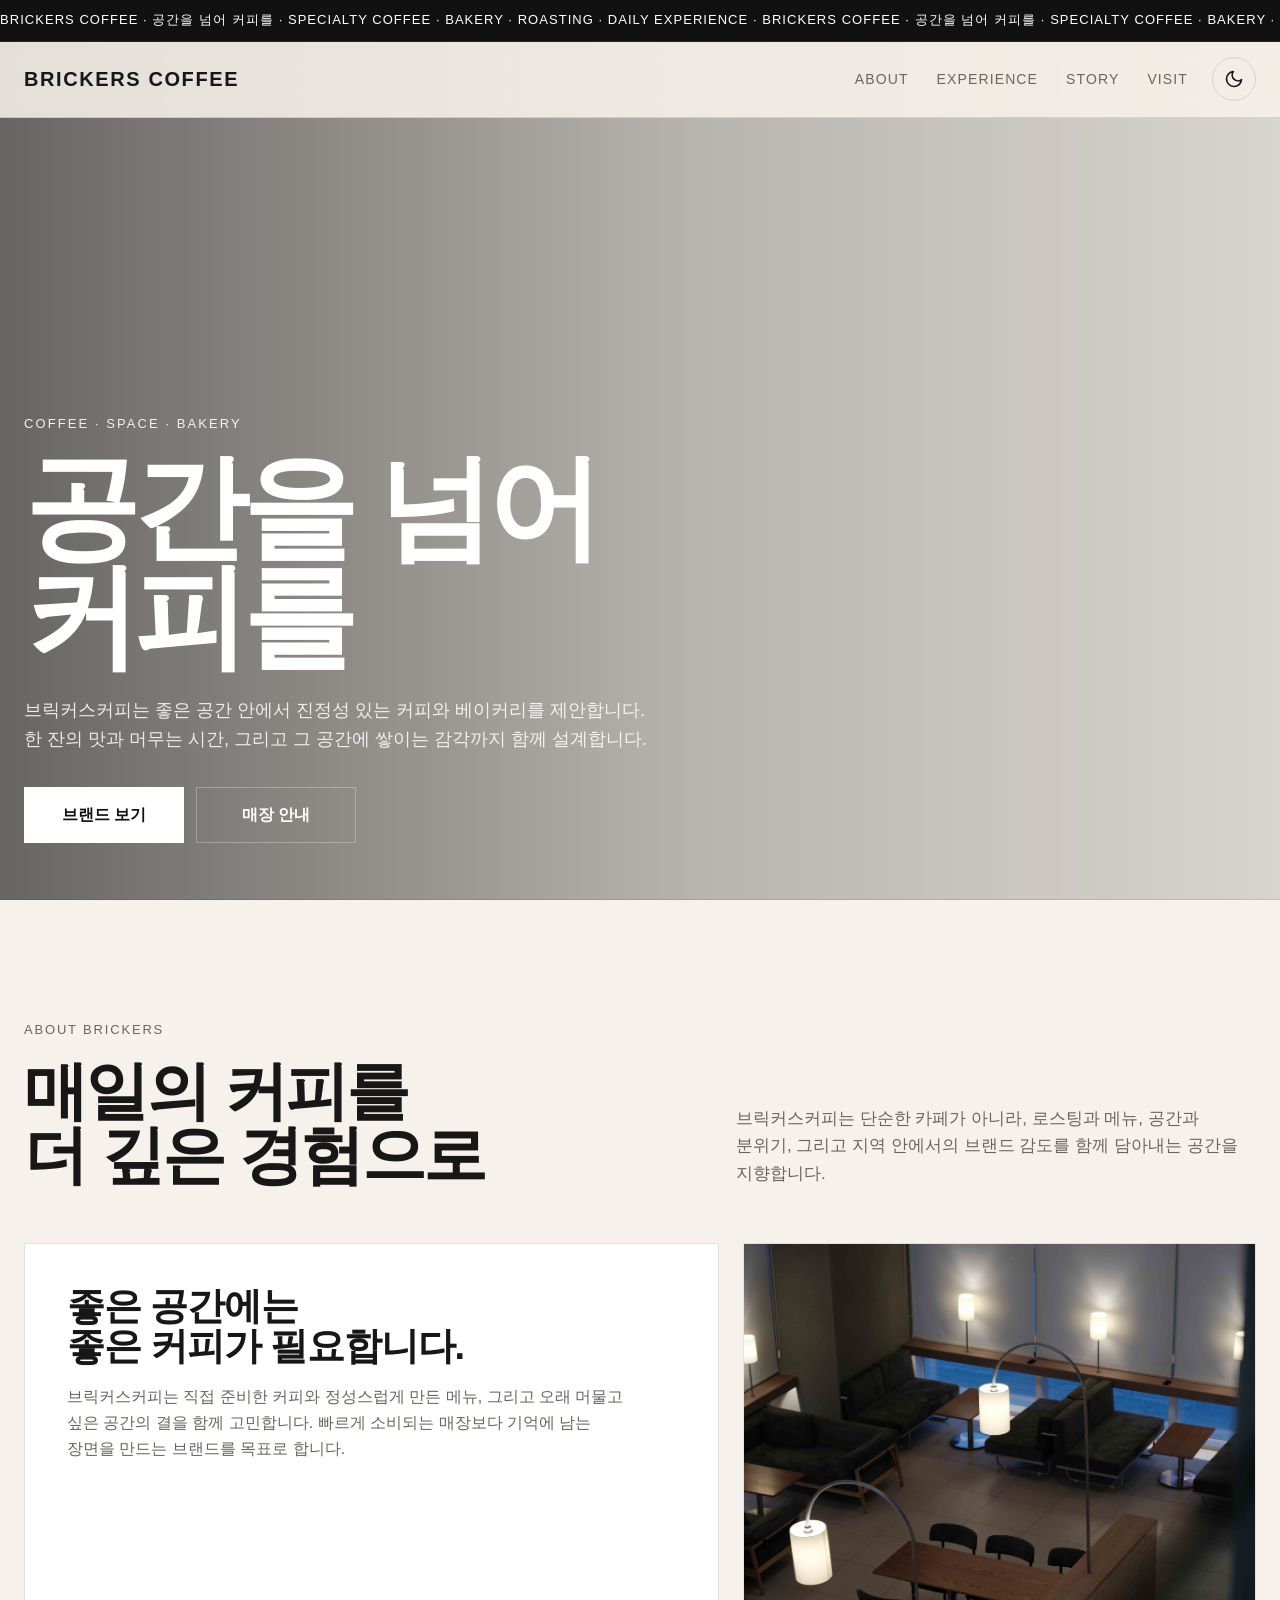
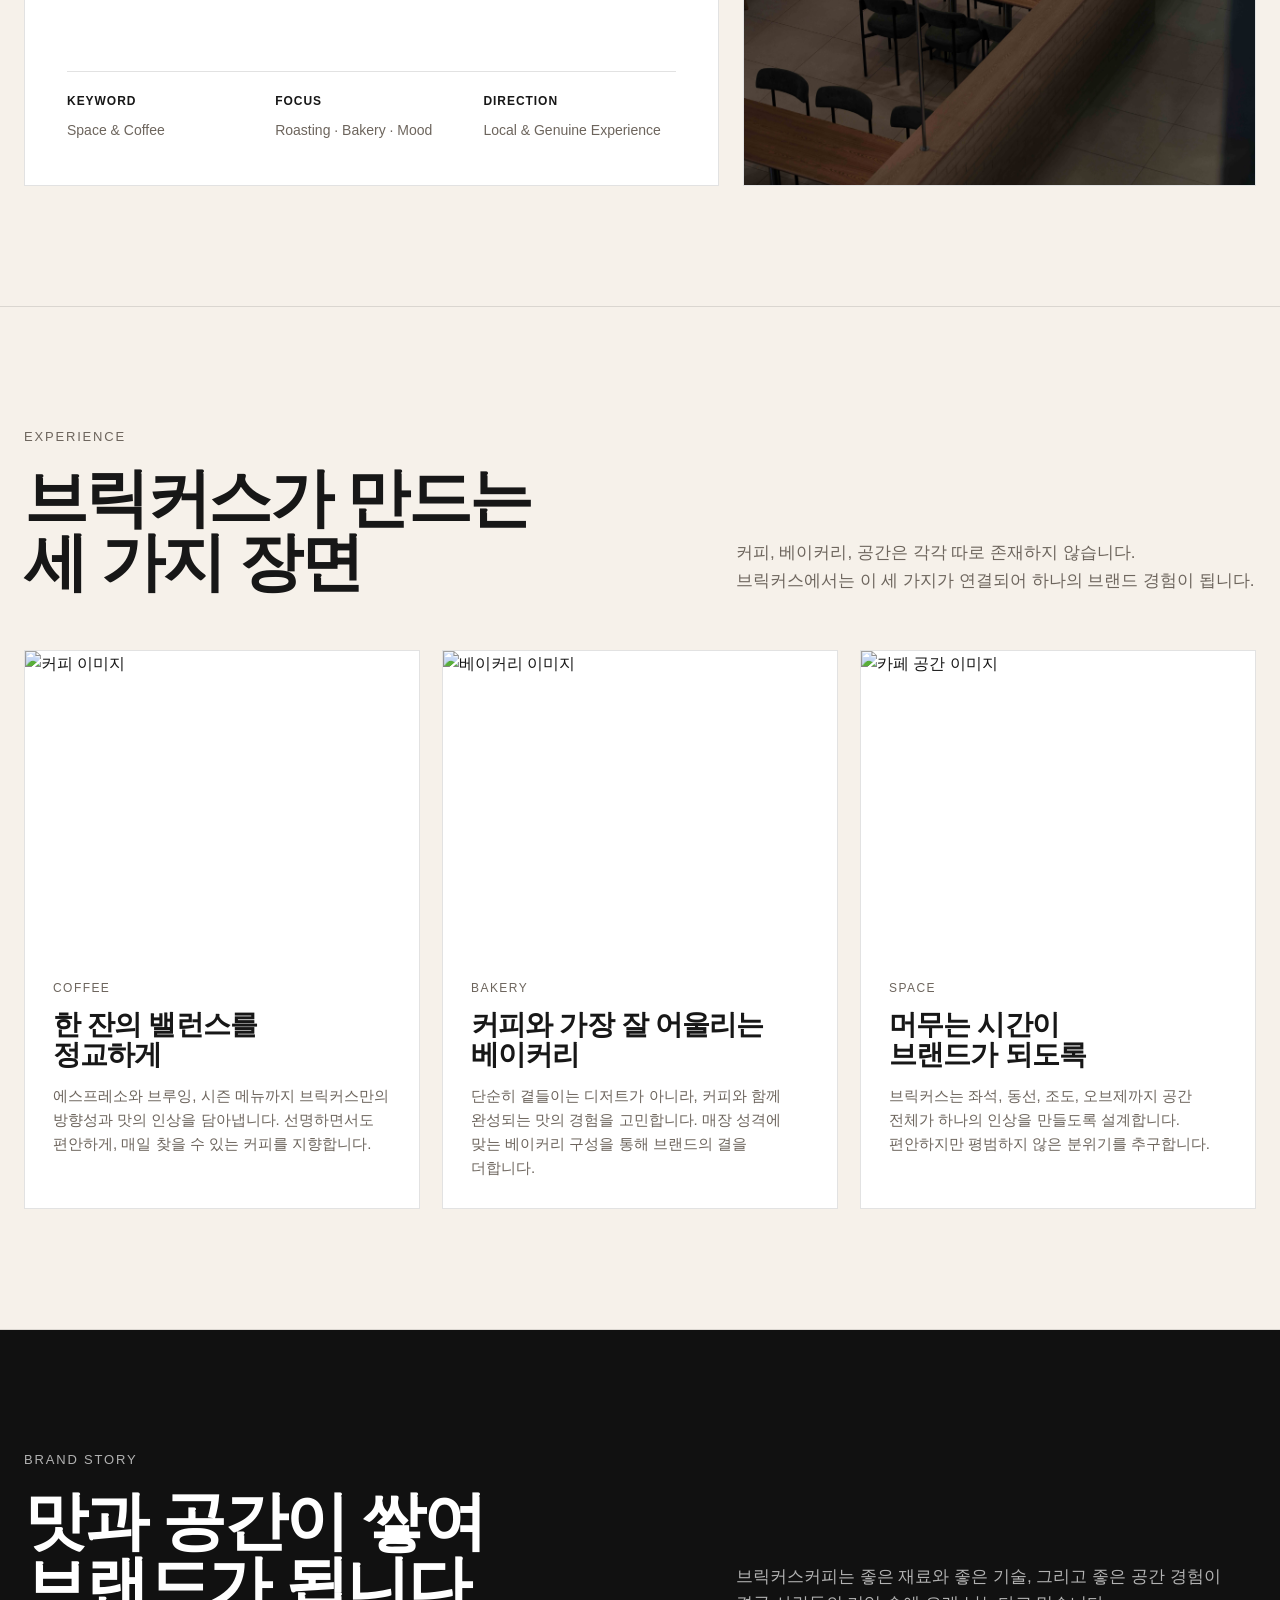
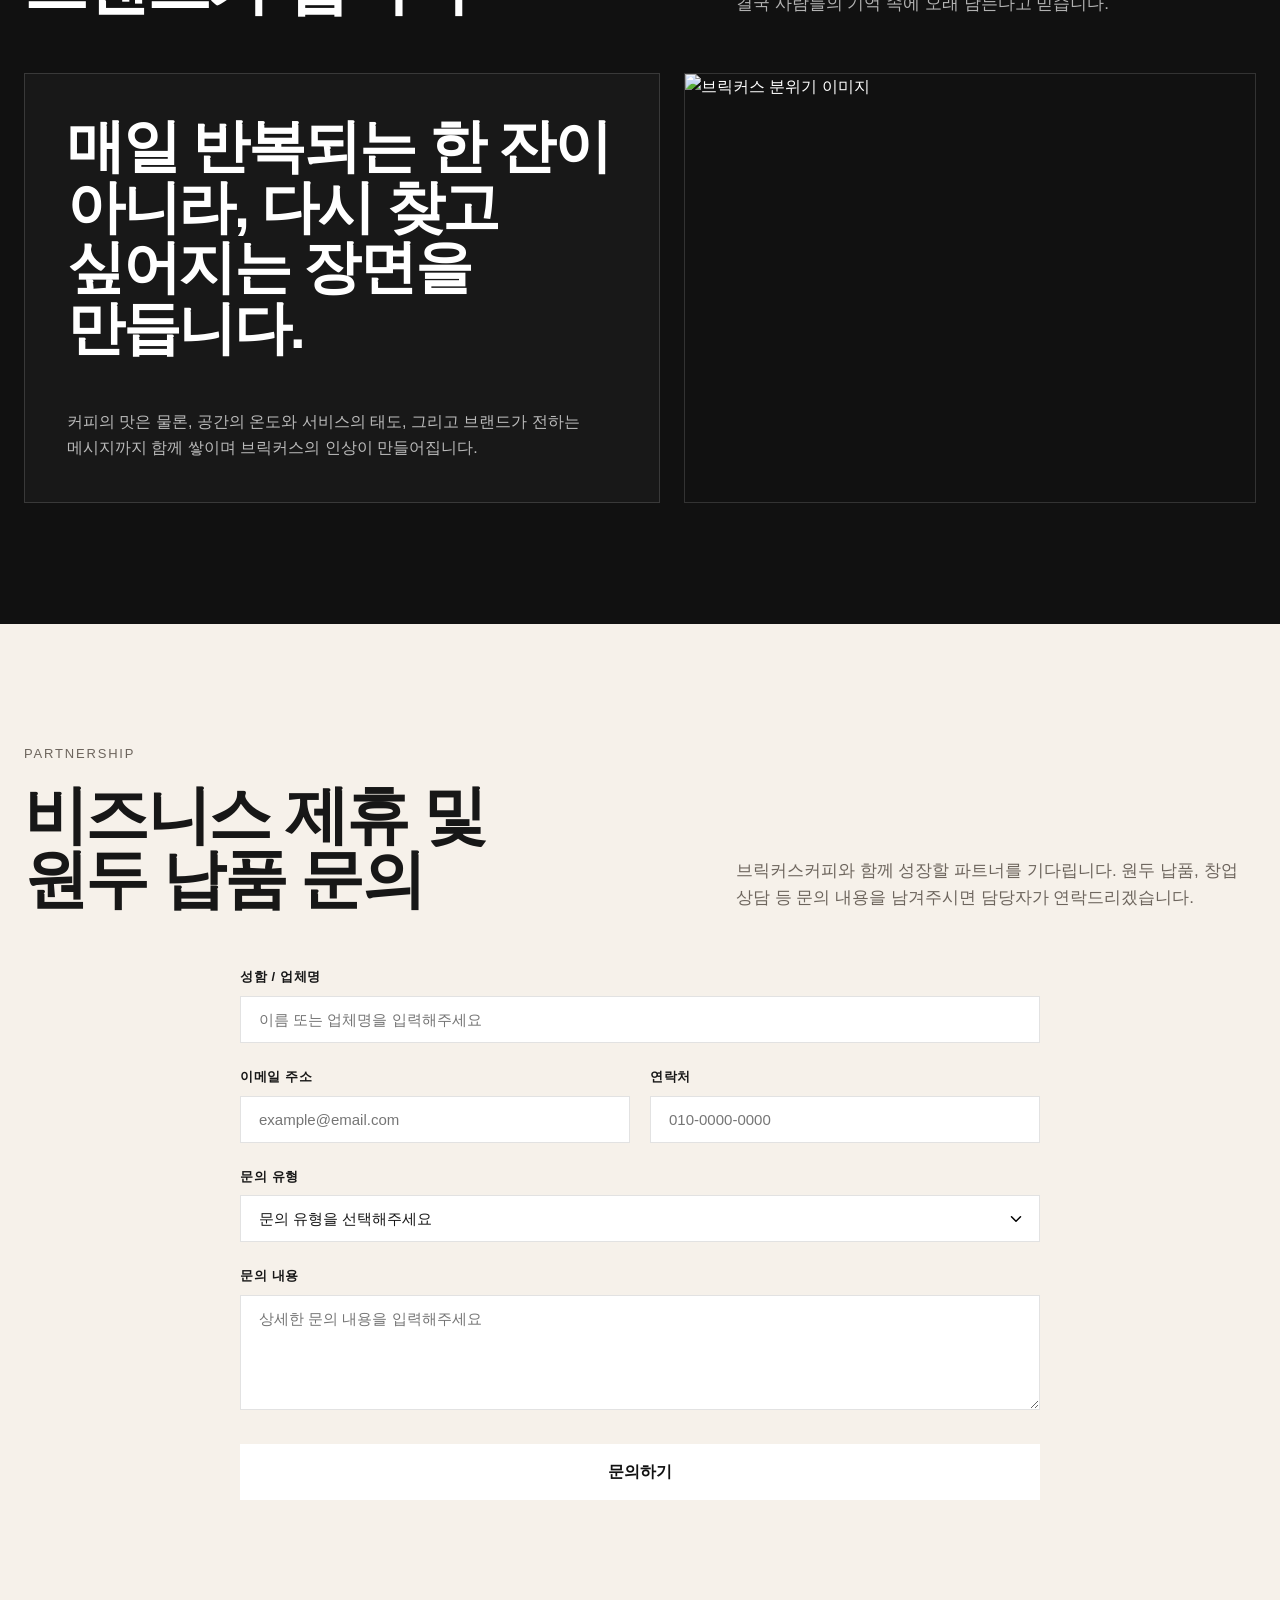
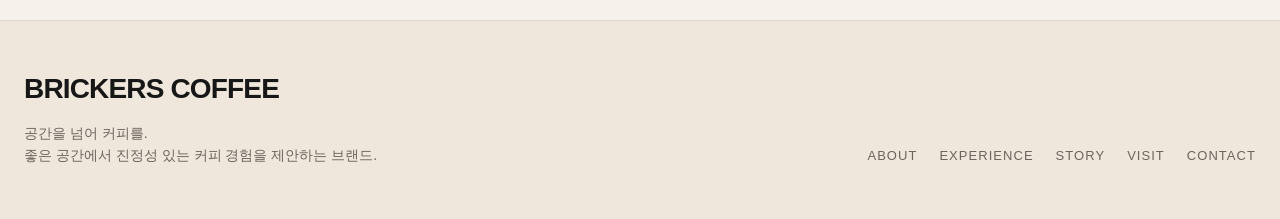
==== commit 771b69df: "feat: add partnership inquiry form with formspree" ====
--- a/index.html
+++ b/index.html
@@ -188,47 +188,54 @@
       </div>
     </section>
 
-    <section id="visit">
-      <div class="container">
-        <div class="section-head">
-          <div>
-            <div class="section-label">Visit</div>
-            <h2 class="section-title">브릭커스커피를<br>경험해보세요</h2>
-          </div>
-          <p class="section-desc">
-            아래 내용은 예시 형식입니다.
-            실제 주소, 운영시간, 인스타그램, 연락처에 맞게 수정해서 바로 사용할 수 있습니다.
-          </p>
-        </div>
-
-        <div class="visit-grid">
-          <article class="visit-card">
-            <h3>BRICKERS<br>COFFEE</h3>
-
-            <div class="visit-item">
-              <strong>Address</strong>
-              <span>경상남도 창원시 의창구 중동북로23, 교육동 101호 BRICKERS COFFEE</span>
-            </div>
-
-            <div class="visit-item">
-              <strong>Hour</strong>
-              <span> 매일 10:00 - 22:00 (정기 휴무 / 매월 두번째 월요일)</span>
-            </div>
-
-            <div class="visit-item">
-              <strong>Contact</strong>
-              <span>055-253-8294</span>
-            </div>
-
-            <div class="visit-item">
-              <strong>Instagram</strong>
-              <span>@brickerscoffee</span>
-            </div>
-          </article>
-
-          <div class="visit-image">
-            <img src="https://images.unsplash.com/photo-1501339847302-ac426a4a7cbb?auto=format&fit=crop&w=1400&q=80" alt="브릭커스 방문 이미지">
-          </div>
+    <section id="contact">
+      <div class="container">
+        <div class="section-head">
+          <div>
+            <div class="section-label">Partnership</div>
+            <h2 class="section-title">비즈니스 제휴 및<br>원두 납품 문의</h2>
+          </div>
+          <p class="section-desc">
+            브릭커스커피와 함께 성장할 파트너를 기다립니다.
+            원두 납품, 창업 상담 등 문의 내용을 남겨주시면 담당자가 연락드리겠습니다.
+          </p>
+        </div>
+
+        <div class="contact-wrapper">
+          <form action="https://formspree.io/f/xykbdglj" method="POST" class="contact-form">
+            <div class="form-group">
+              <label for="name">성함 / 업체명</label>
+              <input type="text" id="name" name="name" placeholder="이름 또는 업체명을 입력해주세요" required>
+            </div>
+            
+            <div class="form-row">
+              <div class="form-group">
+                <label for="email">이메일 주소</label>
+                <input type="email" id="email" name="_replyto" placeholder="example@email.com" required>
+              </div>
+              <div class="form-group">
+                <label for="phone">연락처</label>
+                <input type="tel" id="phone" name="phone" placeholder="010-0000-0000" required>
+              </div>
+            </div>
+
+            <div class="form-group">
+              <label for="type">문의 유형</label>
+              <select id="type" name="type" required>
+                <option value="" disabled selected>문의 유형을 선택해주세요</option>
+                <option value="원두 납품">원두 납품 문의</option>
+                <option value="창업 상담">창업/가맹 상담</option>
+                <option value="기타 제휴">기타 비즈니스 제휴</option>
+              </select>
+            </div>
+
+            <div class="form-group">
+              <label for="message">문의 내용</label>
+              <textarea id="message" name="message" rows="5" placeholder="상세한 문의 내용을 입력해주세요" required></textarea>
+            </div>
+
+            <button type="submit" class="btn fill submit-btn">문의하기</button>
+          </form>
         </div>
       </div>
     </section>
@@ -249,6 +256,7 @@
         <a href="#experience">Experience</a>
         <a href="#story">Story</a>
         <a href="#visit">Visit</a>
+        <a href="#contact">Contact</a>
       </div>
     </div>
   </footer>
--- a/style.css
+++ b/style.css
@@ -140,23 +140,34 @@
   color: var(--text);
 }
 
-/* 테마 토글 버튼 */
+/* 테마 토글 버튼 수정 */
 .theme-toggle {
   background: none;
   border: 1px solid var(--line);
   color: var(--text);
-  width: 40px;
-  height: 40px;
+  width: 44px;
+  height: 44px;
   display: flex;
   align-items: center;
   justify-content: center;
   cursor: pointer;
   border-radius: 50%;
-  transition: 0.3s;
+  transition: all 0.3s ease;
+  z-index: 1100;
+  position: relative;
+  overflow: hidden;
 }
 
 .theme-toggle:hover {
-  background: var(--line);
+  background: var(--text);
+  color: var(--bg);
+}
+
+.theme-toggle svg {
+  width: 20px;
+  height: 20px;
+  stroke: currentColor;
+  fill: none;
 }
 
 .sun-icon { display: none; }
@@ -164,6 +175,81 @@
 
 body.dark-mode .sun-icon { display: block; }
 body.dark-mode .moon-icon { display: none; }
+
+/* 문의 폼 스타일 */
+.contact-wrapper {
+  max-width: 800px;
+  margin: 0 auto;
+}
+
+.contact-form {
+  display: flex;
+  flex-direction: column;
+  gap: 24px;
+}
+
+.form-group {
+  display: flex;
+  flex-direction: column;
+  gap: 8px;
+}
+
+.form-row {
+  display: grid;
+  grid-template-columns: 1fr 1fr;
+  gap: 20px;
+}
+
+.form-group label {
+  font-size: 13px;
+  font-weight: 700;
+  text-transform: uppercase;
+  letter-spacing: 0.05em;
+  color: var(--text);
+}
+
+.contact-form input,
+.contact-form select,
+.contact-form textarea {
+  width: 100%;
+  padding: 14px 18px;
+  background: var(--panel-bg);
+  border: 1px solid var(--line);
+  color: var(--text);
+  font-family: inherit;
+  font-size: 15px;
+  border-radius: 0;
+  transition: border-color 0.2s, background-color 0.2s;
+}
+
+.contact-form input:focus,
+.contact-form select:focus,
+.contact-form textarea:focus {
+  outline: none;
+  border-color: var(--text);
+}
+
+.contact-form select {
+  appearance: none;
+  background-image: url("data:image/svg+xml,%3Csvg xmlns='http://www.w3.org/2000/svg' width='24' height='24' viewBox='0 0 24 24' fill='none' stroke='currentColor' stroke-width='2' stroke-linecap='round' stroke-linejoin='round'%3E%3Cpolyline points='6 9 12 15 18 9'%3E%3C/polyline%3E%3C/svg%3E");
+  background-repeat: no-repeat;
+  background-position: right 14px center;
+  background-size: 18px;
+}
+
+.submit-btn {
+  width: 100%;
+  margin-top: 10px;
+  height: 56px;
+  font-size: 16px;
+  cursor: pointer;
+}
+
+@media (max-width: 720px) {
+  .form-row {
+    grid-template-columns: 1fr;
+  }
+}
 
 .hero {
   min-height: 100vh;
@@ -514,16 +600,21 @@
 }
 
 @media (max-width: 720px) {
+  .header {
+    top: 41px;
+  }
   .header-inner {
     height: auto;
     padding: 18px 0;
-    flex-direction: column;
-    align-items: flex-start;
+    flex-direction: row; /* 모바일에서도 로고와 우측 영역을 가로로 배치 */
+    justify-content: space-between;
+    align-items: center;
   }
   .header-right {
-    width: 100%;
-    justify-content: space-between;
-    margin-top: 10px;
+    gap: 12px;
+  }
+  .nav {
+    display: none; /* 모바일에서 메뉴는 일단 숨김 (필요시 햄버거 메뉴 구현) */
   }
   .container { width: min(100% - 28px, 1400px); }
   .hero { padding: 201px 0 44px; }
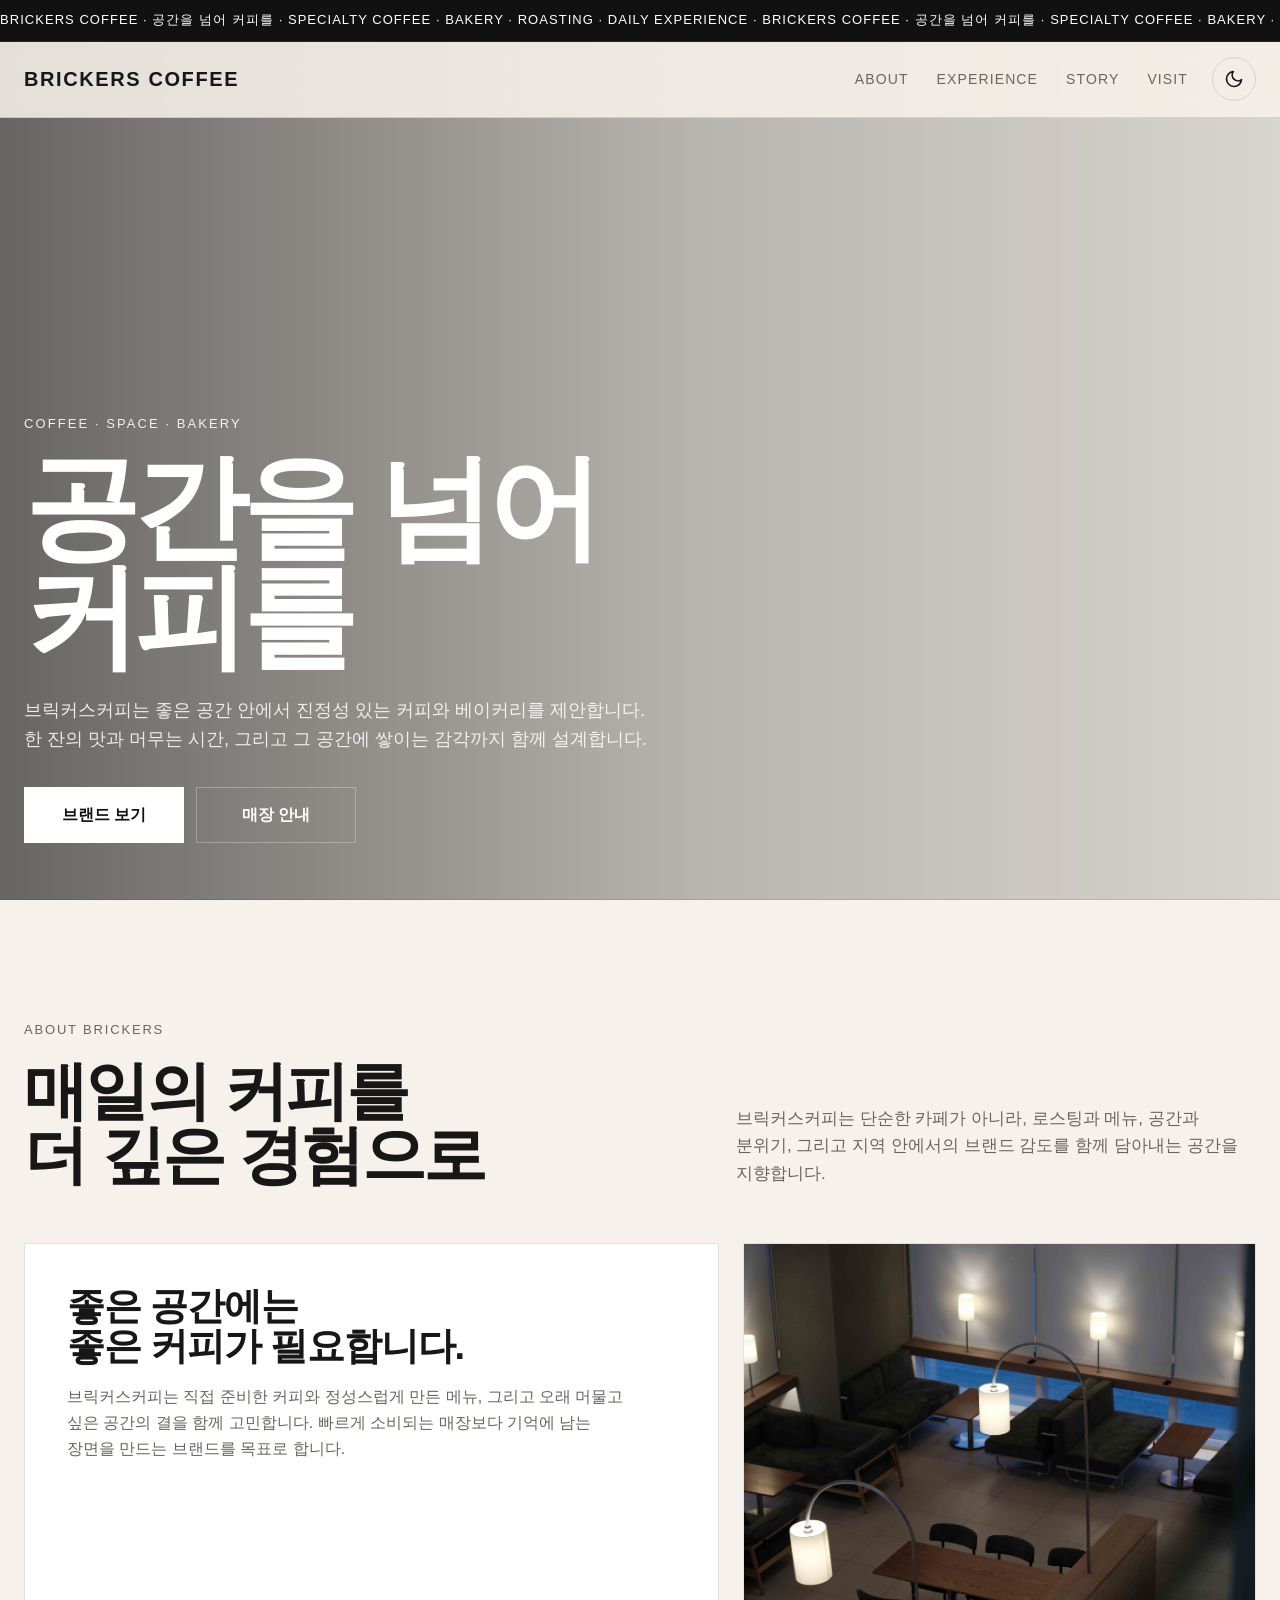
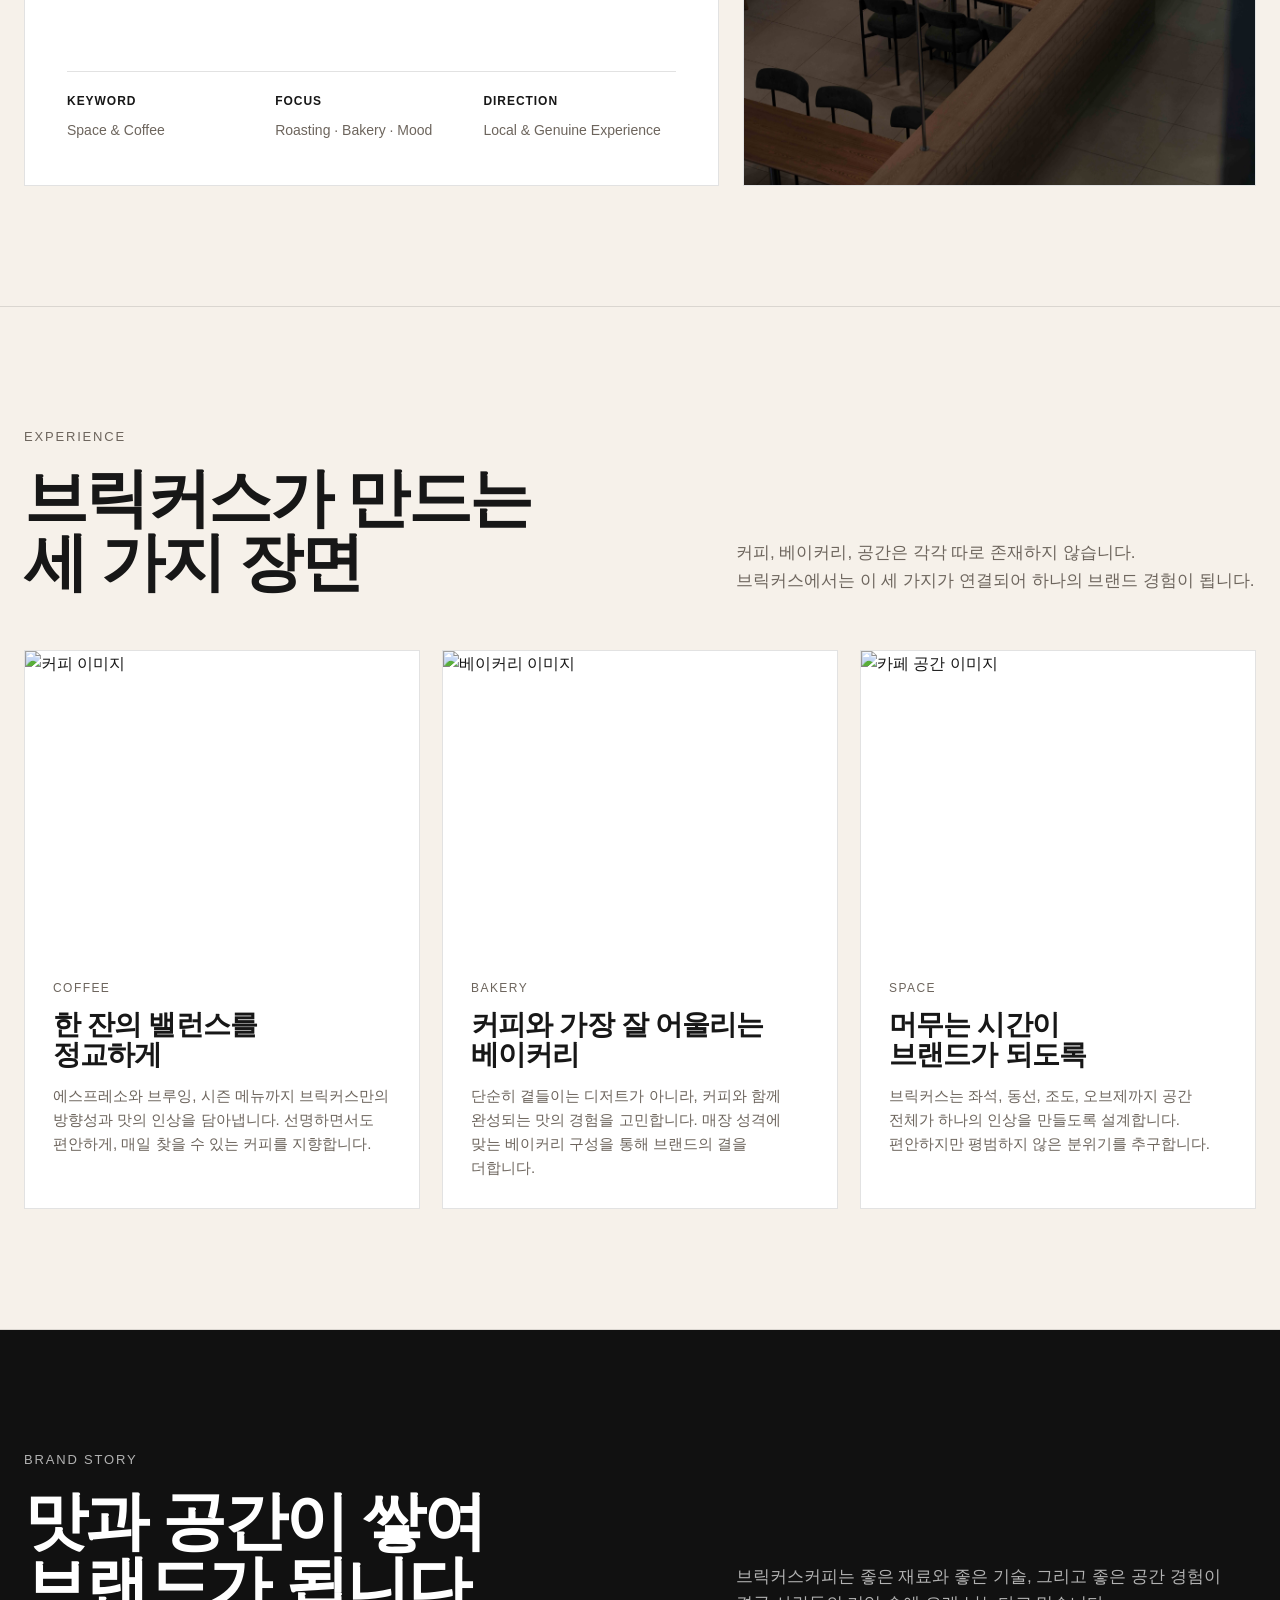
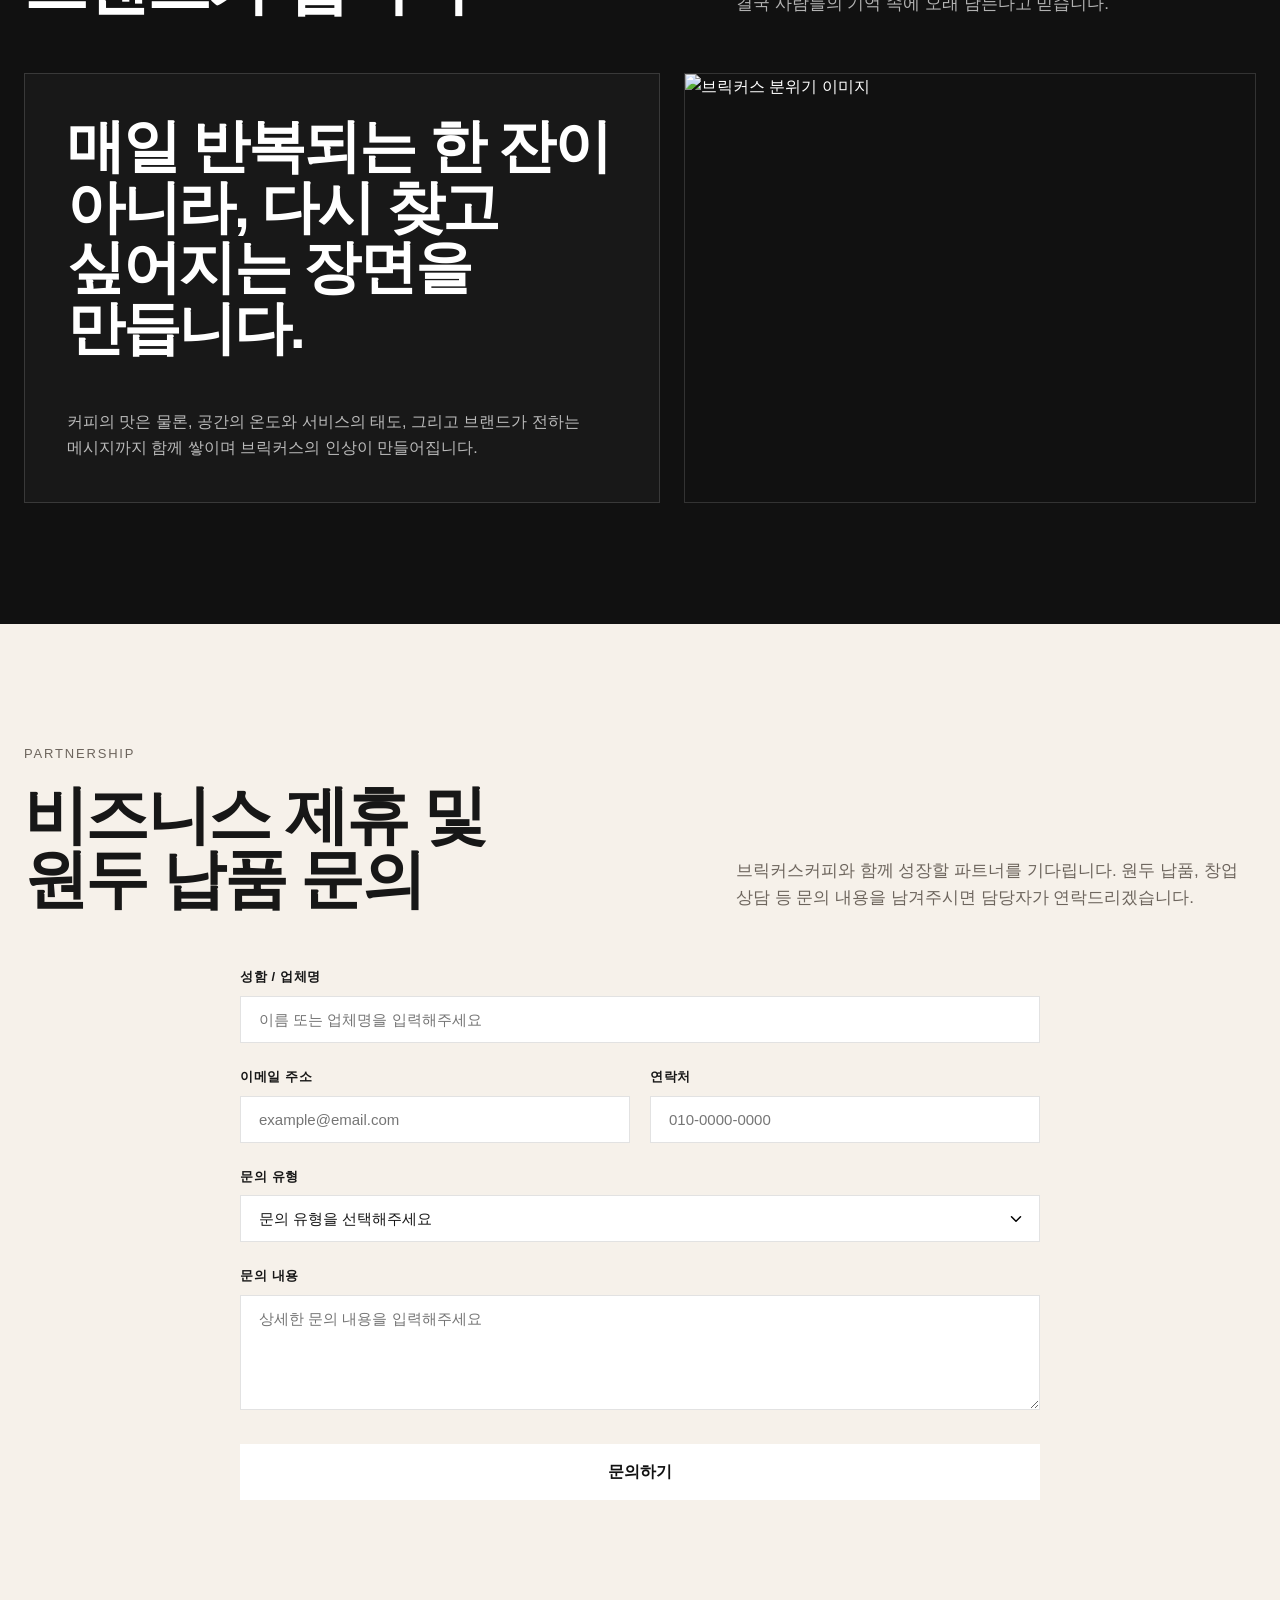
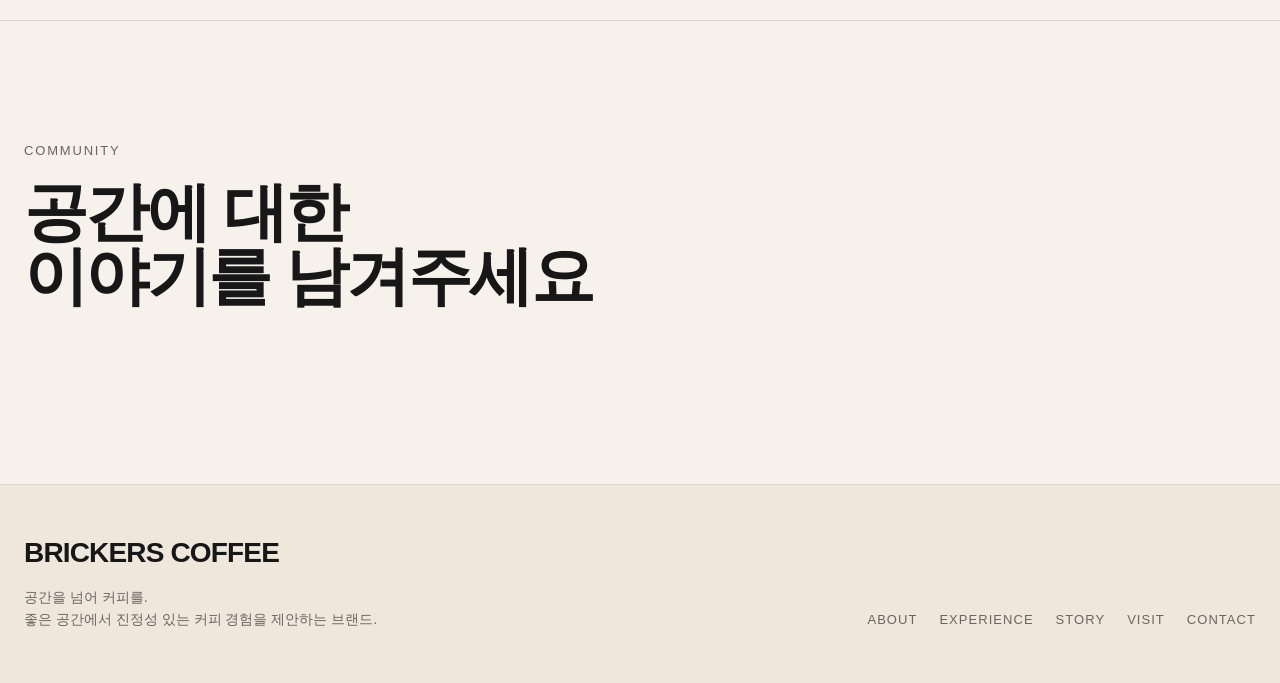
==== commit d511c0a0: "feat: add Disqus comment section" ====
--- a/index.html
+++ b/index.html
@@ -239,6 +239,35 @@
         </div>
       </div>
     </section>
+    <section id="comments">
+      <div class="container">
+        <div class="section-head">
+          <div>
+            <div class="section-label">Community</div>
+            <h2 class="section-title">공간에 대한<br>이야기를 남겨주세요</h2>
+          </div>
+        </div>
+        <div id="disqus_thread"></div>
+        <script>
+            /**
+            *  RECOMMENDED CONFIGURATION VARIABLES: EDIT AND UNCOMMENT THE SECTION BELOW TO INSERT DYNAMIC VALUES FROM YOUR PLATFORM OR CMS.
+            *  LEARN WHY DEFINING THESE VARIABLES IS IMPORTANT: https://disqus.com/admin/universalcode/#configuration-variables    */
+            /*
+            var disqus_config = function () {
+            this.page.url = PAGE_URL;  // Replace PAGE_URL with your page's canonical URL variable
+            this.page.identifier = PAGE_IDENTIFIER; // Replace PAGE_IDENTIFIER with your page's unique identifier variable
+            };
+            */
+            (function() { // DON'T EDIT BELOW THIS LINE
+            var d = document, s = d.createElement('script');
+            s.src = 'https://brickerscoffee.disqus.com/embed.js';
+            s.setAttribute('data-timestamp', +new Date());
+            (d.head || d.body).appendChild(s);
+            })();
+        </script>
+        <noscript>Please enable JavaScript to view the <a href="https://disqus.com/?ref_noscript">comments powered by Disqus.</a></noscript>
+      </div>
+    </section>
   </main>
 
   <footer class="footer">
